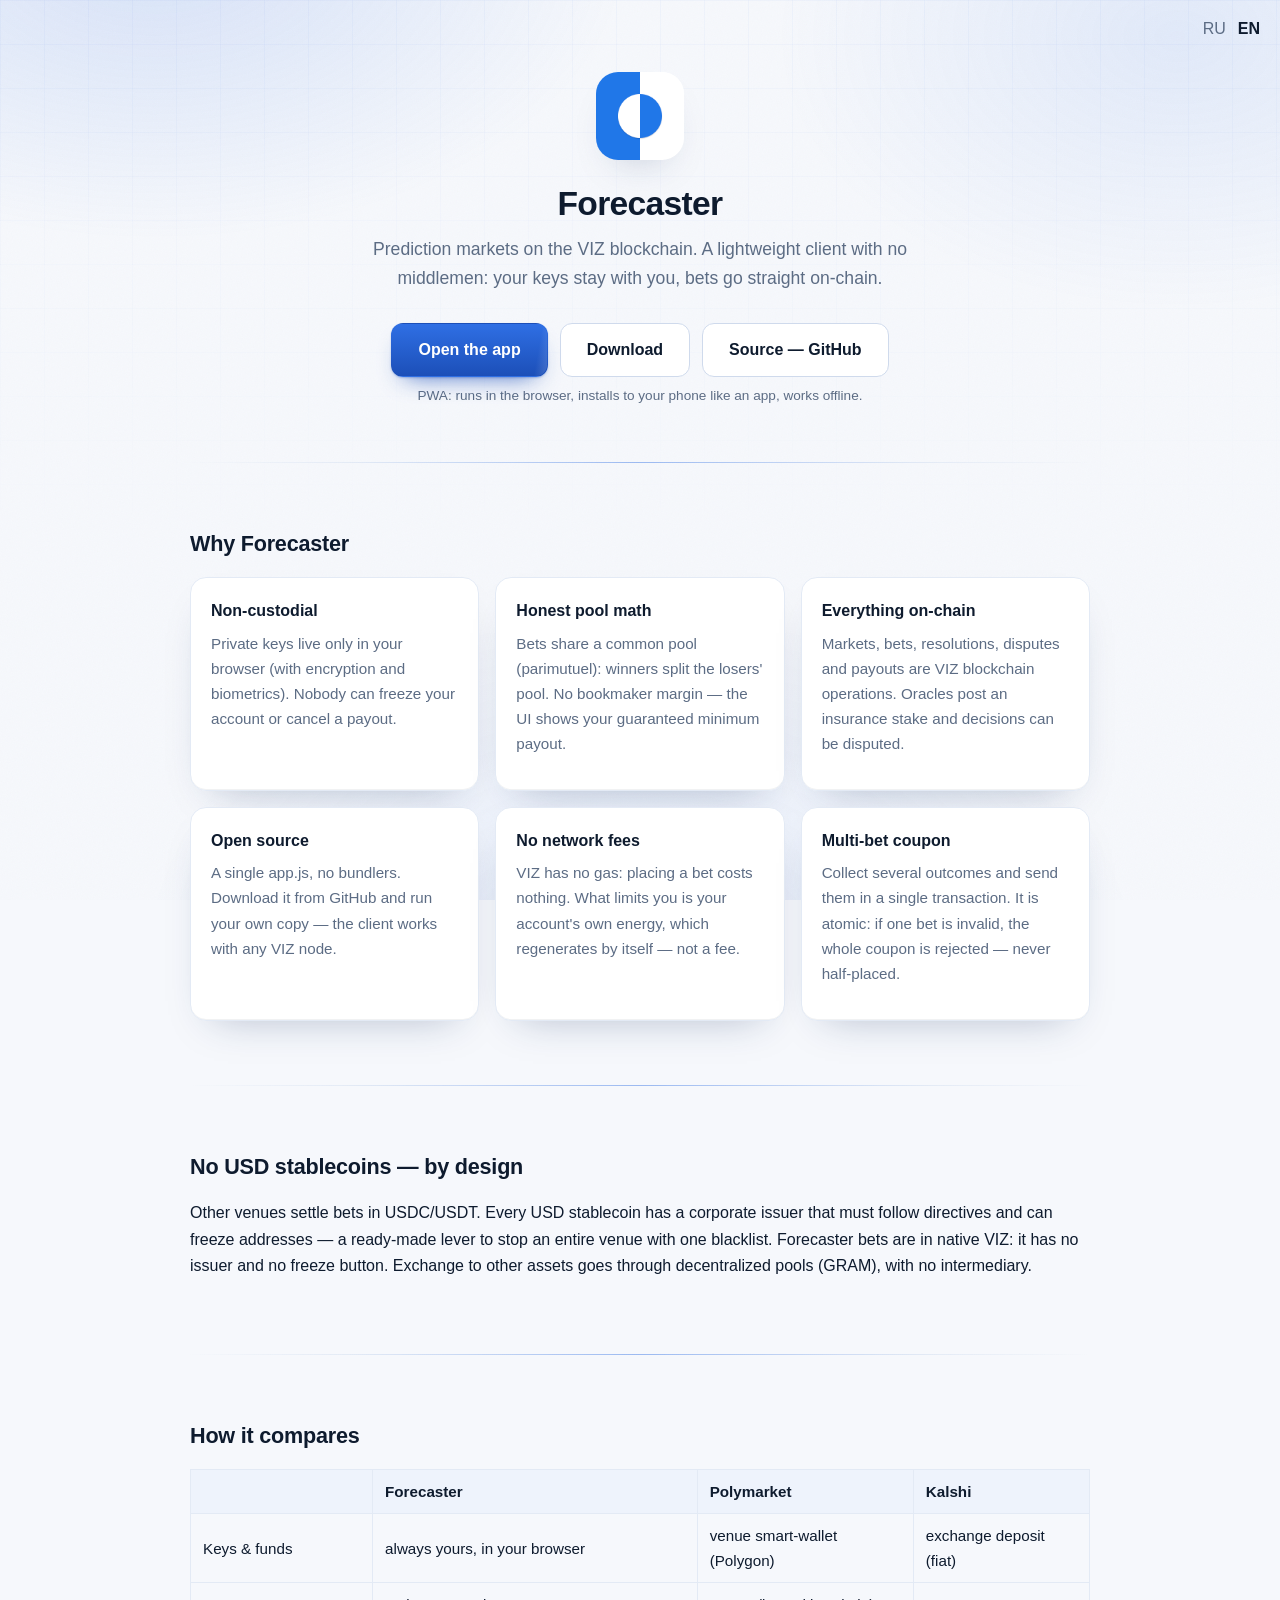
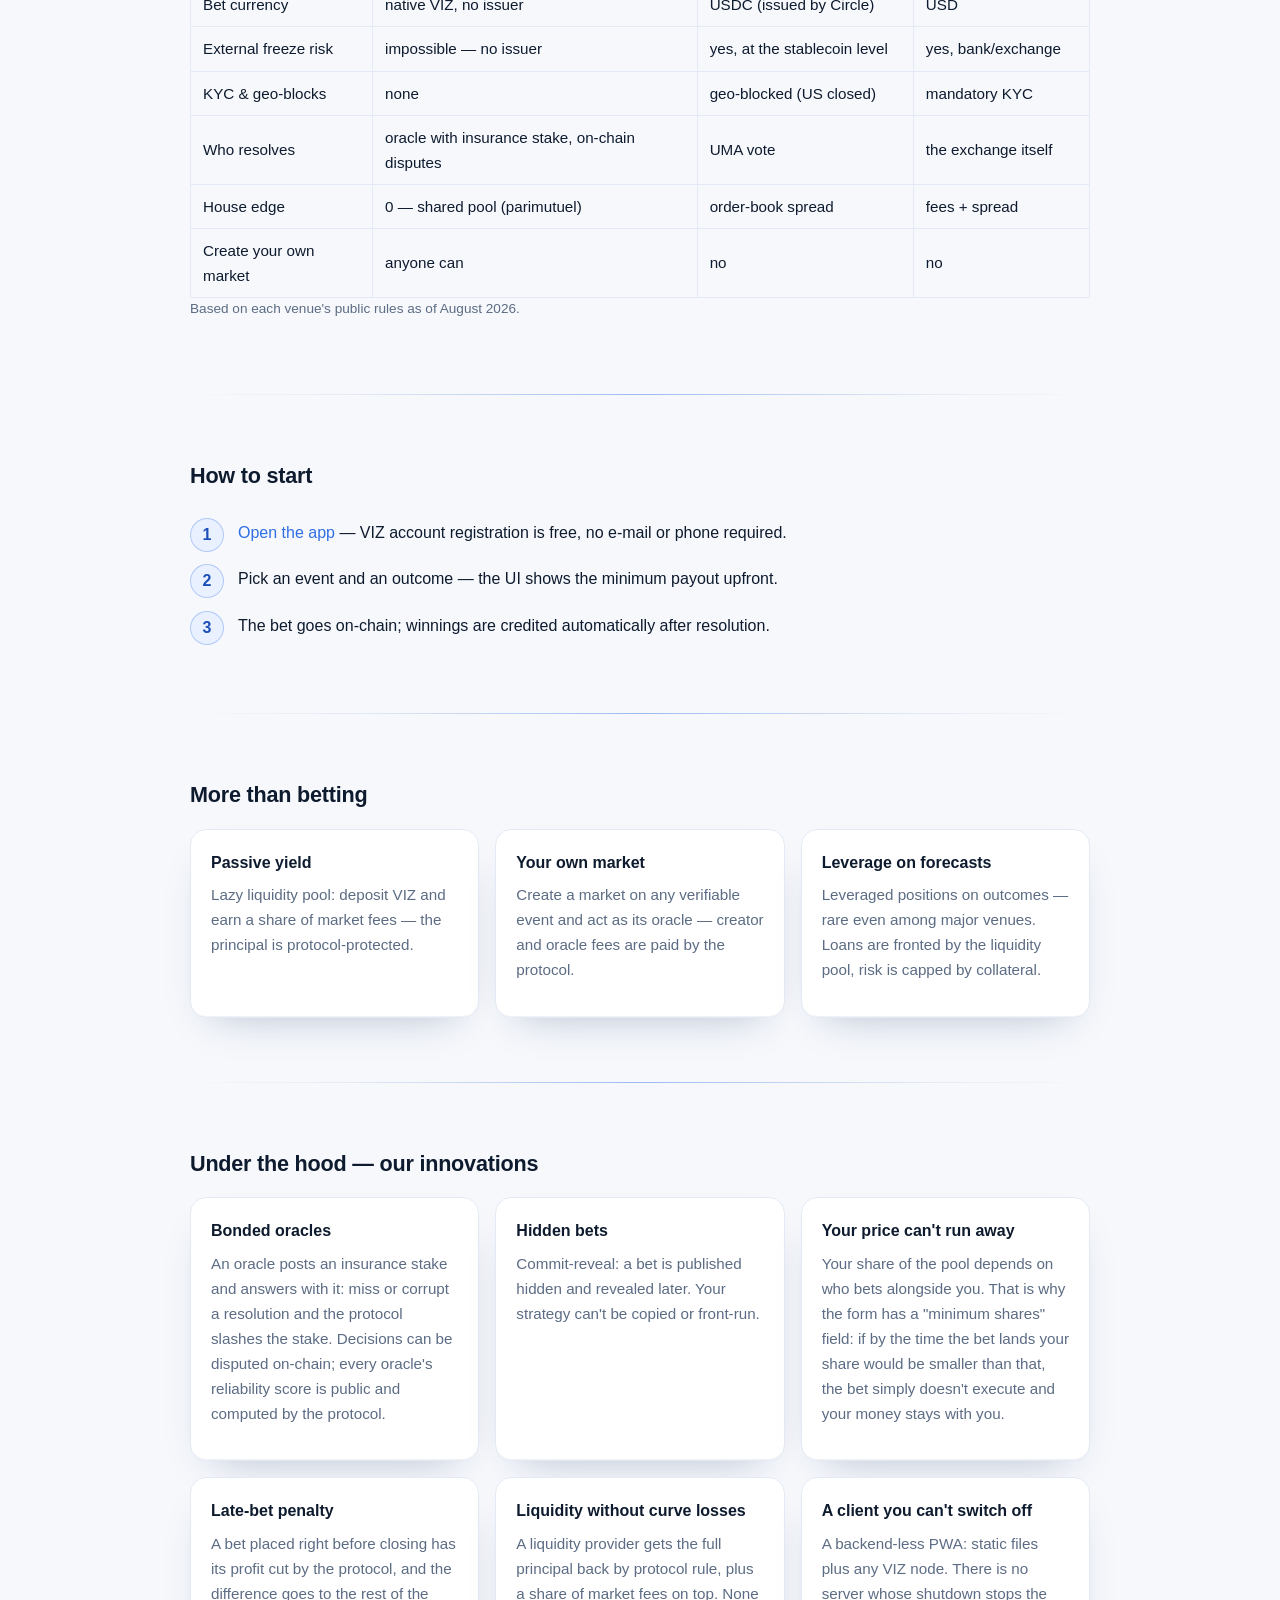
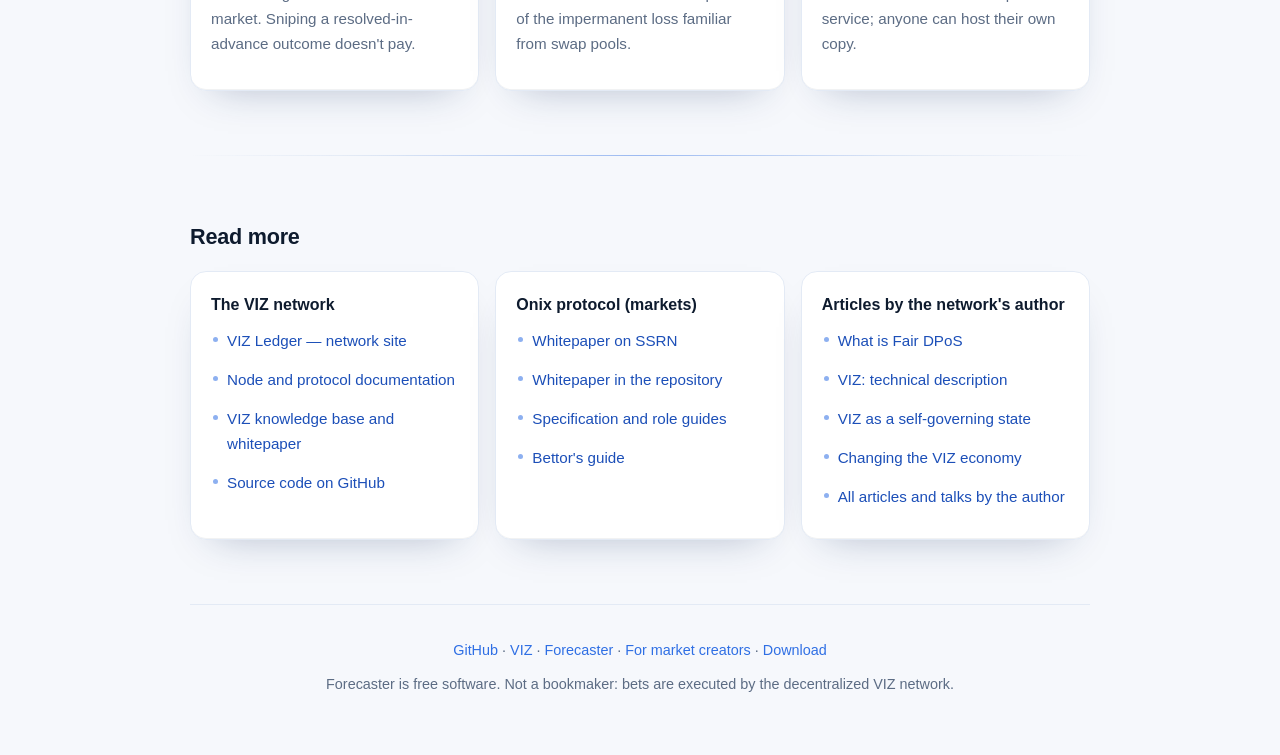
==== index.html @ 0eec48c0 "Landing: six-card grids, read-more links, honest slippage card, ext-only download buttons" ====
<!doctype html>
<html lang="ru" data-title-en="Forecaster — prediction markets on VIZ">
<head>
<meta charset="utf-8">
<meta name="viewport" content="width=device-width, initial-scale=1">
<title>Forecaster — рынки предсказаний на VIZ</title>
<meta name="description" content="Forecaster — лёгкий non-custodial клиент рынков предсказаний на блокчейне VIZ. Ключи только у вас. Открытый код.">
<link rel="icon" href="logo.png">
<link rel="stylesheet" href="app.css">
<script>try{var l=localStorage.getItem('fw_lang')||((navigator.language||'').slice(0,2)==='ru'?'ru':'en');if(l==='en')document.documentElement.className='en';}catch(e){}</script>
</head>
<body>
<div class="grain" aria-hidden="true"></div>
<div class="lang"><a id="l-ru" class="on">RU</a><a id="l-en">EN</a></div>
<div class="wrap">

<header class="center">
  <img src="logo.png" alt="Forecaster">
  <h1>Forecaster</h1>
  <p class="tag" data-ru>Рынки предсказаний на блокчейне VIZ. Лёгкий клиент без посредников:
    ключи — только у вас, ставки — прямо в цепь.</p>
  <p class="tag" data-en>Prediction markets on the VIZ blockchain. A lightweight client with no
    middlemen: your keys stay with you, bets go straight on-chain.</p>
  <div class="cta">
    <a class="btn main" href="https://viz-blockchain.github.io/Forecaster-client/"
       data-ru>Открыть приложение</a>
    <a class="btn main" href="https://viz-blockchain.github.io/Forecaster-client/"
       data-en>Open the app</a>
    <a class="btn ghost" href="download.html" data-ru>Скачать</a>
    <a class="btn ghost" href="download.html" data-en>Download</a>
    <a class="btn ghost" href="https://github.com/VIZ-Blockchain/Forecaster-client"
       data-ru>Код — GitHub</a>
    <a class="btn ghost" href="https://github.com/VIZ-Blockchain/Forecaster-client"
       data-en>Source — GitHub</a>
  </div>
  <p class="note" data-ru>PWA: открывается в браузере, ставится на телефон как приложение, работает офлайн.</p>
  <p class="note" data-en>PWA: runs in the browser, installs to your phone like an app, works offline.</p>
</header>

<section>
  <h2 data-ru>Почему Forecaster</h2>
  <h2 data-en>Why Forecaster</h2>
  <div class="grid">
    <div class="card">
      <b data-ru>Non-custodial</b><b data-en>Non-custodial</b>
      <p data-ru>Приватные ключи хранятся только в вашем браузере (с шифрованием и биометрией).
        Никто не может заморозить аккаунт или отменить выплату.</p>
      <p data-en>Private keys live only in your browser (with encryption and biometrics).
        Nobody can freeze your account or cancel a payout.</p>
    </div>
    <div class="card">
      <b data-ru>Честная математика пула</b><b data-en>Honest pool math</b>
      <p data-ru>Ставки собираются в общий пул (parimutuel): выигравшие делят пул проигравших.
        Нет маржи букмекера — интерфейс показывает гарантированный минимум выплаты.</p>
      <p data-en>Bets share a common pool (parimutuel): winners split the losers' pool.
        No bookmaker margin — the UI shows your guaranteed minimum payout.</p>
    </div>
    <div class="card">
      <b data-ru>Всё on-chain</b><b data-en>Everything on-chain</b>
      <p data-ru>Рынки, ставки, резолвы, споры и выплаты — операции блокчейна VIZ.
        Оракулы отвечают страховым депозитом, решения можно оспорить.</p>
      <p data-en>Markets, bets, resolutions, disputes and payouts are VIZ blockchain operations.
        Oracles post an insurance stake and decisions can be disputed.</p>
    </div>
    <div class="card">
      <b data-ru>Открытый код</b><b data-en>Open source</b>
      <p data-ru>Один app.js без сборщиков. Скачайте с GitHub и запустите свою копию —
        клиент работает с любой нодой VIZ.</p>
      <p data-en>A single app.js, no bundlers. Download it from GitHub and run your own copy —
        the client works with any VIZ node.</p>
    </div>
    <div class="card">
      <b data-ru>Ставки без комиссии сети</b><b data-en>No network fees</b>
      <p data-ru>В VIZ нет газа: за отправку ставки не списывают ни копейки. Ограничение —
        не деньги, а личная энергия аккаунта, которая восстанавливается сама.</p>
      <p data-en>VIZ has no gas: placing a bet costs nothing. What limits you is your account's
        own energy, which regenerates by itself — not a fee.</p>
    </div>
    <div class="card">
      <b data-ru>Купон из нескольких ставок</b><b data-en>Multi-bet coupon</b>
      <p data-ru>Соберите несколько исходов и отправьте их одной транзакцией. Она атомарна:
        если хоть одна ставка не проходит, не проходит весь купон — половины не бывает.</p>
      <p data-en>Collect several outcomes and send them in a single transaction. It is atomic:
        if one bet is invalid, the whole coupon is rejected — never half-placed.</p>
    </div>
  </div>
</section>

<section>
  <h2 data-ru>Без USD-стейблкоинов — осознанно</h2>
  <h2 data-en>No USD stablecoins — by design</h2>
  <p data-ru>На других площадках ставки идут в USDC/USDT. У любого USD-стейбла есть
    эмитент-компания: она обязана исполнять предписания и умеет замораживать адреса —
    это готовый рычаг, которым можно остановить целую площадку одним списком.
    В Forecaster ставки — в нативном VIZ: у него нет эмитента и нет кнопки заморозки.
    Обмен на другие активы — через децентрализованные пулы (GRAM), без посредников.</p>
  <p data-en>Other venues settle bets in USDC/USDT. Every USD stablecoin has a corporate
    issuer that must follow directives and can freeze addresses — a ready-made lever to
    stop an entire venue with one blacklist. Forecaster bets are in native VIZ: it has
    no issuer and no freeze button. Exchange to other assets goes through decentralized
    pools (GRAM), with no intermediary.</p>
</section>

<section>
  <h2 data-ru>Сравнение с другими площадками</h2>
  <h2 data-en>How it compares</h2>
  <div class="tbl"><table class="cmp">
    <tr><th></th><th>Forecaster</th><th>Polymarket</th><th>Kalshi</th></tr>
    <tr>
      <td data-ru>Ключи и средства</td><td data-en>Keys &amp; funds</td>
      <td class="y" data-ru>всегда у вас, в браузере</td><td class="y" data-en>always yours, in your browser</td>
      <td data-ru>смарт-кошелёк площадки (Polygon)</td><td data-en>venue smart-wallet (Polygon)</td>
      <td data-ru>депозит на бирже (фиат)</td><td data-en>exchange deposit (fiat)</td>
    </tr>
    <tr>
      <td data-ru>Валюта ставок</td><td data-en>Bet currency</td>
      <td class="y" data-ru>нативный VIZ, без эмитента</td><td class="y" data-en>native VIZ, no issuer</td>
      <td data-ru>USDC (эмитент — Circle)</td><td data-en>USDC (issued by Circle)</td>
      <td data-ru>USD</td><td data-en>USD</td>
    </tr>
    <tr>
      <td data-ru>Заморозка средств извне</td><td data-en>External freeze risk</td>
      <td class="y" data-ru>невозможна — эмитента нет</td><td class="y" data-en>impossible — no issuer</td>
      <td class="n" data-ru>да, на уровне стейбла</td><td class="n" data-en>yes, at the stablecoin level</td>
      <td class="n" data-ru>да, банк/биржа</td><td class="n" data-en>yes, bank/exchange</td>
    </tr>
    <tr>
      <td data-ru>KYC и гео-блоки</td><td data-en>KYC &amp; geo-blocks</td>
      <td class="y" data-ru>нет</td><td class="y" data-en>none</td>
      <td data-ru>гео-блоки (США закрыты)</td><td data-en>geo-blocked (US closed)</td>
      <td data-ru>обязательный KYC</td><td data-en>mandatory KYC</td>
    </tr>
    <tr>
      <td data-ru>Кто решает исход</td><td data-en>Who resolves</td>
      <td data-ru>оракул со страховым залогом, споры on-chain</td><td data-en>oracle with insurance stake, on-chain disputes</td>
      <td data-ru>голосование UMA</td><td data-en>UMA vote</td>
      <td data-ru>сама биржа</td><td data-en>the exchange itself</td>
    </tr>
    <tr>
      <td data-ru>Маржа площадки</td><td data-en>House edge</td>
      <td class="y" data-ru>0 — общий пул (parimutuel)</td><td class="y" data-en>0 — shared pool (parimutuel)</td>
      <td data-ru>спред книги заявок</td><td data-en>order-book spread</td>
      <td data-ru>комиссии + спред</td><td data-en>fees + spread</td>
    </tr>
    <tr>
      <td data-ru>Создать свой рынок</td><td data-en>Create your own market</td>
      <td class="y" data-ru>может любой</td><td class="y" data-en>anyone can</td>
      <td data-ru>нет</td><td data-en>no</td>
      <td data-ru>нет</td><td data-en>no</td>
    </tr>
  </table></div>
  <p class="note" data-ru>Сравнение по публичным правилам площадок на август 2026.</p>
  <p class="note" data-en>Based on each venue's public rules as of August 2026.</p>
</section>

<section>
  <h2 data-ru>Как начать</h2>
  <h2 data-en>How to start</h2>
  <ol class="steps">
    <li data-ru><a href="https://viz-blockchain.github.io/Forecaster-client/">Откройте приложение</a> —
      регистрация аккаунта VIZ бесплатна и не требует почты и телефона.</li>
    <li data-en><a href="https://viz-blockchain.github.io/Forecaster-client/">Open the app</a> —
      VIZ account registration is free, no e-mail or phone required.</li>
    <li data-ru>Выберите событие и исход — интерфейс сразу покажет минимальную выплату.</li>
    <li data-en>Pick an event and an outcome — the UI shows the minimum payout upfront.</li>
    <li data-ru>Ставка уходит в блокчейн; выигрыш начисляется автоматически после резолва.</li>
    <li data-en>The bet goes on-chain; winnings are credited automatically after resolution.</li>
  </ol>
</section>

<section>
  <h2 data-ru>Не только ставки</h2>
  <h2 data-en>More than betting</h2>
  <div class="grid">
    <div class="card">
      <b data-ru>Пассивный доход</b><b data-en>Passive yield</b>
      <p data-ru>Ленивый пул ликвидности: внесите VIZ и получайте долю комиссий рынков —
        принципал защищён протоколом.</p>
      <p data-en>Lazy liquidity pool: deposit VIZ and earn a share of market fees —
        the principal is protocol-protected.</p>
    </div>
    <div class="card">
      <b data-ru>Свой рынок</b><b data-en>Your own market</b>
      <p data-ru>Создайте рынок на любое проверяемое событие и станьте оракулом —
        комиссия создателя и оракула платится протоколом.</p>
      <p data-en>Create a market on any verifiable event and act as its oracle —
        creator and oracle fees are paid by the protocol.</p>
    </div>
    <div class="card">
      <b data-ru>Плечо на прогнозы</b><b data-en>Leverage on forecasts</b>
      <p data-ru>Кредитное плечо на исход — редкость даже среди крупных площадок.
        Заём фронтит пул ликвидности, риски ограничены залогом.</p>
      <p data-en>Leveraged positions on outcomes — rare even among major venues.
        Loans are fronted by the liquidity pool, risk is capped by collateral.</p>
    </div>
  </div>
</section>

<section>
  <h2 data-ru>Под капотом — наши ноу-хау</h2>
  <h2 data-en>Under the hood — our innovations</h2>
  <div class="grid">
    <div class="card">
      <b data-ru>Оракулы под залогом</b><b data-en>Bonded oracles</b>
      <p data-ru>Оракул вносит страховой депозит и отвечает им: пропустил или испортил
        резолв — протокол срезает залог. Решение можно оспорить on-chain, рейтинг
        надёжности каждого оракула публичен и считается протоколом.</p>
      <p data-en>An oracle posts an insurance stake and answers with it: miss or corrupt a
        resolution and the protocol slashes the stake. Decisions can be disputed on-chain;
        every oracle's reliability score is public and computed by the protocol.</p>
    </div>
    <div class="card">
      <b data-ru>Скрытые ставки</b><b data-en>Hidden bets</b>
      <p data-ru>Commit-reveal: ставка публикуется скрытой и раскрывается позже.
        Вашу стратегию не скопируют и не отфронтранят.</p>
      <p data-en>Commit-reveal: a bet is published hidden and revealed later.
        Your strategy can't be copied or front-run.</p>
    </div>
    <div class="card">
      <b data-ru>Цена не убежит</b><b data-en>Your price can't run away</b>
      <p data-ru>Ваша доля в пуле зависит от того, кто поставил рядом с вами. Поэтому в форме
        есть строка «минимум долей»: если к моменту записи в блок доля окажется меньше
        указанной, ставка просто не исполнится и деньги останутся у вас.</p>
      <p data-en>Your share of the pool depends on who bets alongside you. That is why the form
        has a "minimum shares" field: if by the time the bet lands your share would be smaller
        than that, the bet simply doesn't execute and your money stays with you.</p>
    </div>
    <div class="card">
      <b data-ru>Штраф за ставку в последний момент</b><b data-en>Late-bet penalty</b>
      <p data-ru>Ставку, сделанную у самого закрытия, протокол урезает в прибыли — и отдаёт
        разницу остальным участникам рынка. Успеть «на готовое» по чужой новости не выйдет.</p>
      <p data-en>A bet placed right before closing has its profit cut by the protocol, and the
        difference goes to the rest of the market. Sniping a resolved-in-advance outcome doesn't pay.</p>
    </div>
    <div class="card">
      <b data-ru>Ликвидность без потерь на курсе</b><b data-en>Liquidity without curve losses</b>
      <p data-ru>Поставщик ликвидности получает свой вклад назад по протоколу целиком, а сверху —
        долю комиссий рынка. Здесь нет непостоянных потерь, знакомых по обменным пулам.</p>
      <p data-en>A liquidity provider gets the full principal back by protocol rule, plus a share
        of market fees on top. None of the impermanent loss familiar from swap pools.</p>
    </div>
    <div class="card">
      <b data-ru>Клиент, который не выключить</b><b data-en>A client you can't switch off</b>
      <p data-ru>PWA без бэкенда: статические файлы + любой узел сети VIZ. Нет сервера,
        отключение которого останавливает сервис; свою копию может поднять каждый.</p>
      <p data-en>A backend-less PWA: static files plus any VIZ node. There is no server
        whose shutdown stops the service; anyone can host their own copy.</p>
    </div>
  </div>
</section>

<section>
  <h2 data-ru>Почитать</h2>
  <h2 data-en>Read more</h2>
  <div class="grid">
    <div class="card">
      <b data-ru>Сеть VIZ</b><b data-en>The VIZ network</b>
      <ul class="links" data-ru>
        <li><a href="https://viz.world/">VIZ Ledger — сайт сети</a></li>
        <li><a href="https://docs.viz.cx/ru/">Документация ноды и протокола</a></li>
        <li><a href="https://about.viz.world/">База знаний и whitepaper VIZ</a></li>
        <li><a href="https://github.com/VIZ-Blockchain">Исходный код на GitHub</a></li>
      </ul>
      <ul class="links" data-en>
        <li><a href="https://viz.world/">VIZ Ledger — network site</a></li>
        <li><a href="https://docs.viz.cx/">Node and protocol documentation</a></li>
        <li><a href="https://about.viz.world/">VIZ knowledge base and whitepaper</a></li>
        <li><a href="https://github.com/VIZ-Blockchain">Source code on GitHub</a></li>
      </ul>
    </div>
    <div class="card">
      <b data-ru>Протокол Onix (рынки)</b><b data-en>Onix protocol (markets)</b>
      <ul class="links" data-ru>
        <li><a href="https://ssrn.com/abstract=6978138">Whitepaper на SSRN</a></li>
        <li><a href="https://github.com/VIZ-Blockchain/viz-cpp-node/blob/pm/docs/prediction-markets/whitepaper.md">Whitepaper в репозитории</a></li>
        <li><a href="https://github.com/VIZ-Blockchain/viz-cpp-node/tree/pm/docs/prediction-markets">Спецификация и гайды по ролям</a></li>
        <li><a href="https://github.com/VIZ-Blockchain/viz-cpp-node/blob/pm/docs/prediction-markets/guides/bettor.md">Гайд для игрока</a></li>
      </ul>
      <ul class="links" data-en>
        <li><a href="https://ssrn.com/abstract=6978138">Whitepaper on SSRN</a></li>
        <li><a href="https://github.com/VIZ-Blockchain/viz-cpp-node/blob/pm/docs/prediction-markets/whitepaper.md">Whitepaper in the repository</a></li>
        <li><a href="https://github.com/VIZ-Blockchain/viz-cpp-node/tree/pm/docs/prediction-markets">Specification and role guides</a></li>
        <li><a href="https://github.com/VIZ-Blockchain/viz-cpp-node/blob/pm/docs/prediction-markets/guides/bettor.md">Bettor's guide</a></li>
      </ul>
    </div>
    <div class="card">
      <b data-ru>Статьи автора сети</b><b data-en>Articles by the network's author</b>
      <ul class="links" data-ru>
        <li><a href="https://control.viz.world/media/@on1x/fair-dpos/">Что такое Fair DPoS</a></li>
        <li><a href="https://control.viz.world/media/@on1x/viz-technical-documentation/">VIZ: техническое описание</a></li>
        <li><a href="https://control.viz.world/media/@on1x/ru-viz-as-digital-representative-self-governing-state/">VIZ как самоуправляемое государство</a></li>
        <li><a href="https://control.viz.world/media/@on1x/ru-viz-economy-change/">Изменение экономики VIZ</a></li>
        <li><a href="https://control.viz.world/media/@on1x/ru-decentralized-free-speech/">Децентрализация свободы слова</a></li>
      </ul>
      <ul class="links" data-en>
        <li><a href="https://control.viz.world/media/@on1x/en-fair-dpos/">What is Fair DPoS</a></li>
        <li><a href="https://control.viz.world/media/@on1x/en-viz-technical-description/">VIZ: technical description</a></li>
        <li><a href="https://control.viz.world/media/@on1x/en-viz-as-digital-representative-self-governing-state/">VIZ as a self-governing state</a></li>
        <li><a href="https://control.viz.world/media/@on1x/en-viz-economy-change/">Changing the VIZ economy</a></li>
        <li><a href="https://on1x.com/">All articles and talks by the author</a></li>
      </ul>
    </div>
  </div>
</section>

<footer>
  <p>
    <a href="https://github.com/VIZ-Blockchain/Forecaster-client">GitHub</a> ·
    <a href="https://viz.world">VIZ</a> ·
    <a href="https://viz-blockchain.github.io/Forecaster-client/">Forecaster</a> ·
    <a href="creators.html" data-ru>Создателям рынков</a><a href="creators.html" data-en>For market creators</a> ·
    <a href="download.html" data-ru>Скачать</a><a href="download.html" data-en>Download</a>
  </p>
  <p data-ru>Forecaster — свободный софт. Не является букмекером: ставки исполняет
    децентрализованная сеть VIZ.</p>
  <p data-en>Forecaster is free software. Not a bookmaker: bets are executed by the
    decentralized VIZ network.</p>
</footer>

</div>
<script src="app.js" defer></script>
</body>
</html>
---- app.css ----
/* Лендинг Forecaster — общий стиль трёх страниц.
   Светлая тема, единственный акцент — синий из логотипа. Никаких сборщиков и зависимостей:
   всё, что двигается, сделано на CSS-переменных и десятке строк JS в app.js. */

:root{
  --bg:#f6f8fc;
  --bg-soft:#eef3fc;
  --card:#fff;
  --line:#e3eaf5;
  --line-strong:#cfdaec;
  --txt:#0e1b2e;
  --mut:#5c6c84;
  --acc:#2f6fe4;
  --acc2:#1c4fb8;
  --acc-soft:#e9f0ff;
  --ok:#1e9e5a;
  /* Тени тонированы в синий, а не чёрные: на светлом фоне чёрная тень выглядит грязной.
     Большой отрицательный spread даёт «приподнятость», а не ореол вокруг блока. */
  --glass-hi:rgba(255,255,255,.9);
  --glass-lo:rgba(24,32,52,.06);
  --shadow:inset 0 1px 0 var(--glass-hi), inset 0 -1px 0 var(--glass-lo),
           0 18px 40px -24px rgba(22,50,94,.35);
  --shadow-lift:inset 0 1px 0 var(--glass-hi), inset 0 -1px 0 var(--glass-lo),
           0 30px 60px -28px rgba(22,50,94,.45);
  --radius:16px;
}

*{box-sizing:border-box;margin:0;padding:0}

body{
  background:var(--bg);
  color:var(--txt);
  font:16px/1.65 -apple-system,BlinkMacSystemFont,"Segoe UI",Roboto,sans-serif;
  -webkit-font-smoothing:antialiased;
  position:relative;
  overflow-x:hidden;
}

/* Мягкие световые пятна вместо плоской заливки. Фиксированы за контентом, кликов не ловят. */
body::before{
  content:"";position:fixed;inset:0;z-index:-2;pointer-events:none;
  background:
    radial-gradient(680px 420px at 12% -6%, rgba(47,111,228,.16), transparent 70%),
    radial-gradient(560px 380px at 92% 4%, rgba(47,111,228,.10), transparent 72%),
    radial-gradient(720px 520px at 50% 108%, rgba(47,111,228,.09), transparent 70%);
}
/* Тонкая сетка — только сверху, уходит в прозрачность, чтобы не рябило под текстом. */
body::after{
  content:"";position:fixed;inset:0;z-index:-1;pointer-events:none;opacity:.5;
  background-image:linear-gradient(rgba(47,111,228,.07) 1px, transparent 1px),
                   linear-gradient(90deg, rgba(47,111,228,.07) 1px, transparent 1px);
  background-size:44px 44px;
  -webkit-mask-image:linear-gradient(#000, transparent 62%);
          mask-image:linear-gradient(#000, transparent 62%);
}

/* Зерно: инлайновый SVG-шум, без единого запроса. На светлом фоне режим multiply,
   иначе шум просто не виден. stitchTiles убирает швы на стыках тайлов. */
body > .grain{position:fixed;inset:0;z-index:-1;pointer-events:none;
  opacity:.028;mix-blend-mode:multiply;
  background-image:url("data:image/svg+xml,%3Csvg xmlns='http://www.w3.org/2000/svg' width='180' height='180'%3E%3Cfilter id='n'%3E%3CfeTurbulence type='fractalNoise' baseFrequency='0.8' numOctaves='3' stitchTiles='stitch'/%3E%3C/filter%3E%3Crect width='100%25' height='100%25' filter='url(%23n)'/%3E%3C/svg%3E");
  background-size:180px 180px}

a{color:var(--acc);text-decoration:none}
a:hover{text-decoration:underline}

.wrap{max-width:940px;margin:0 auto;padding:0 20px}

header{padding:56px 0 34px}
header.center{text-align:center;padding:72px 0 44px}
header img{width:88px;height:88px;border-radius:22px;box-shadow:var(--shadow)}
h1{font-size:2.1em;line-height:1.2;margin:16px 0 10px;letter-spacing:-.02em}
h1.small{font-size:1.75em}
.tag{color:var(--mut);font-size:1.1em}
header.center .tag{max-width:580px;margin:0 auto}
.back{color:var(--mut);font-size:.9em}

/* Заголовок секции с маленькой синей «шапочкой» — ритм без лишних линий. */
section{padding:clamp(34px,5vw,64px) 0;position:relative;border-top:0}
section::before{content:"";position:absolute;left:0;right:0;top:0;height:1px;pointer-events:none;
  background:linear-gradient(90deg,transparent,var(--line) 18%,rgba(47,111,228,.45) 50%,
             var(--line) 82%,transparent)}
h2{font-size:1.35em;margin-bottom:16px;letter-spacing:-.01em}
.eyebrow{display:inline-block;font-size:.75em;font-weight:700;letter-spacing:.08em;
  text-transform:uppercase;color:var(--acc);background:var(--acc-soft);
  border-radius:999px;padding:4px 12px;margin-bottom:10px}

p{margin-bottom:10px}
p.mut,li span{color:var(--mut)}
.note{color:var(--mut);font-size:.85em}
ul{margin:0 0 10px 22px}
li{margin-bottom:6px}

.cta{margin:30px 0 8px;display:flex;gap:12px;justify-content:center;flex-wrap:wrap}
.btn{display:inline-block;padding:13px 26px;border-radius:12px;font-weight:600;
  border:1px solid var(--line-strong);background:var(--card);color:var(--txt);
  transition:transform .16s ease, box-shadow .16s ease, border-color .16s ease, background .16s ease}
.btn:hover{text-decoration:none;transform:translateY(-1px);box-shadow:var(--shadow)}
.btn:active{transform:translateY(0)}
.btn.main{background:linear-gradient(180deg, var(--acc), var(--acc2));color:#fff;border-color:transparent;
  box-shadow:0 1px 2px rgba(28,79,184,.3), 0 12px 24px -14px rgba(28,79,184,.9)}
.btn.main:hover{box-shadow:0 2px 6px rgba(28,79,184,.32), 0 18px 30px -16px rgba(28,79,184,.95)}
/* Блик пробегает по кнопке за треть цикла, остальное время — пауза: редкая искра,
   а не назойливое мелькание. */
.btn.main{position:relative;overflow:hidden;isolation:isolate}
.cta .btn.main::after{content:"";position:absolute;inset:0;pointer-events:none;
  background-repeat:no-repeat;background-size:250% 100%;
  background-image:linear-gradient(100deg,transparent 38%,rgba(255,255,255,.28) 44%,
    rgba(255,255,255,.75) 48.5%,rgba(255,255,255,.28) 53%,transparent 59%);
  animation:sheen 5.2s cubic-bezier(.4,0,.2,1) infinite}
@keyframes sheen{0%{background-position:180% 0}35%,100%{background-position:-60% 0}}
.btn.ghost{color:var(--txt)}
.btn.ghost:hover{border-color:var(--acc)}
.btn:focus-visible{outline:2px solid var(--acc);outline-offset:2px}

.grid{display:grid;grid-template-columns:repeat(auto-fit,minmax(240px,1fr));gap:16px}
.grid.dlgrid{grid-template-columns:repeat(auto-fit,minmax(186px,1fr))}

/* Карточка: подсветка идёт за курсором. Координаты кладёт app.js в --mx/--my,
   сама подсветка — отдельный слой, чтобы не перерисовывать фон карточки. */
.card{position:relative;background:var(--card);border:1px solid var(--line);
  border-radius:var(--radius);padding:20px;box-shadow:var(--shadow);
  display:flex;flex-direction:column;isolation:isolate;
  transition:transform .18s ease, box-shadow .18s ease, border-color .18s ease}
.card::before{
  content:"";position:absolute;inset:0;border-radius:inherit;z-index:-1;
  background:radial-gradient(240px circle at var(--mx,50%) var(--my,0%), rgba(47,111,228,.14), transparent 70%);
  opacity:0;transition:opacity .25s ease;pointer-events:none;
}
.card::after{content:"";position:absolute;left:14px;right:14px;top:0;height:1px;pointer-events:none;
  background:linear-gradient(90deg,transparent,rgba(47,111,228,.35),transparent);
  opacity:0;transition:opacity .25s ease}
.card:hover{transform:translateY(-2px);box-shadow:var(--shadow-lift);border-color:var(--line-strong)}
.card:hover::after{opacity:1}
.card:hover::before{opacity:1}
.card b{display:block;margin-bottom:6px}
.card p{color:var(--mut);font-size:.95em;margin-bottom:12px}
.card p:last-of-type{margin-bottom:14px}
.card>a.btn{margin-top:auto;text-align:center}
/* Списки ссылок в карточках раздела «Почитать»: маркер — тонкая точка акцентом, чтобы
   ряд ссылок читался как список, а не как сплошной текст. */
ul.links{list-style:none;margin:0;font-size:.95em}
ul.links li{position:relative;padding:4px 0 4px 16px}
ul.links li::before{content:"";position:absolute;left:2px;top:13px;width:5px;height:5px;
  border-radius:50%;background:var(--acc);opacity:.55}
ul.links a{color:var(--acc2)}

pre{background:#0f1b2e;color:#dce6f7;border:1px solid #1b2b45;border-radius:var(--radius);
  padding:16px 18px;overflow-x:auto;font-size:.85em;line-height:1.6;margin-bottom:14px}
code{background:var(--acc-soft);color:var(--acc2);border-radius:6px;padding:1px 6px;font-size:.9em}
pre code{background:none;color:inherit;padding:0}

ol.steps{list-style:none;counter-reset:s;margin:0}
ol.steps li{counter-increment:s;padding:10px 0 10px 48px;position:relative;margin:0}
ol.steps li::before{content:counter(s);position:absolute;left:0;top:8px;width:32px;height:32px;
  border-radius:50%;background:var(--acc-soft);border:1px solid rgba(47,111,228,.3);color:var(--acc2);
  display:flex;align-items:center;justify-content:center;font-weight:700}

.tbl{overflow-x:auto}
table{border-collapse:collapse;width:100%;font-size:.95em}
th,td{border:1px solid var(--line);padding:9px 12px;text-align:left}
th{background:var(--bg-soft);font-weight:600}

footer{padding:34px 0 48px;border-top:1px solid var(--line);color:var(--mut);
  font-size:.9em;text-align:center}

.lang{position:absolute;top:16px;right:20px;z-index:2}
.lang a{color:var(--mut);margin-left:12px;cursor:pointer}
.lang a.on{color:var(--txt);font-weight:600}

/* Ссылки на установщики: имя файла + размер, кнопки прижаты к низу карточки. */
.dl{margin-top:auto}
.dl a{display:block;margin-bottom:8px;padding-left:14px;padding-right:14px;
  text-align:center;overflow-wrap:anywhere}
.dl a:last-child{margin-bottom:0}
.dl .sz{color:var(--mut);font-weight:400;font-size:.85em}
.dl .btn.main .sz{color:rgba(255,255,255,.8)}

/* Появление секций при прокрутке. Без JS класс не навешивается — контент виден и так. */
.reveal{opacity:0;transform:translateY(22px);
  transition:opacity .6s cubic-bezier(.16,1,.3,1), transform .6s cubic-bezier(.16,1,.3,1);
  transition-delay:var(--d,0ms)}
.reveal.in{opacity:1;transform:none}
@media (prefers-reduced-motion:reduce){
  .reveal{opacity:1;transform:none;transition:none}
  .btn,.card{transition:none}
  .card::before,.card::after{display:none}
  .cta .btn.main::after{animation:none;opacity:0}
}

html:not(.en) [data-en]{display:none}
html.en [data-ru]{display:none}
html.en [data-en]{display:block}
html.en span[data-en],html.en a[data-en],html.en b[data-en],html.en code[data-en]{display:inline}
html.en a.btn[data-en]{display:inline-block}
html.en td[data-en],html.en th[data-en]{display:table-cell}
html.en li[data-en]{display:list-item}
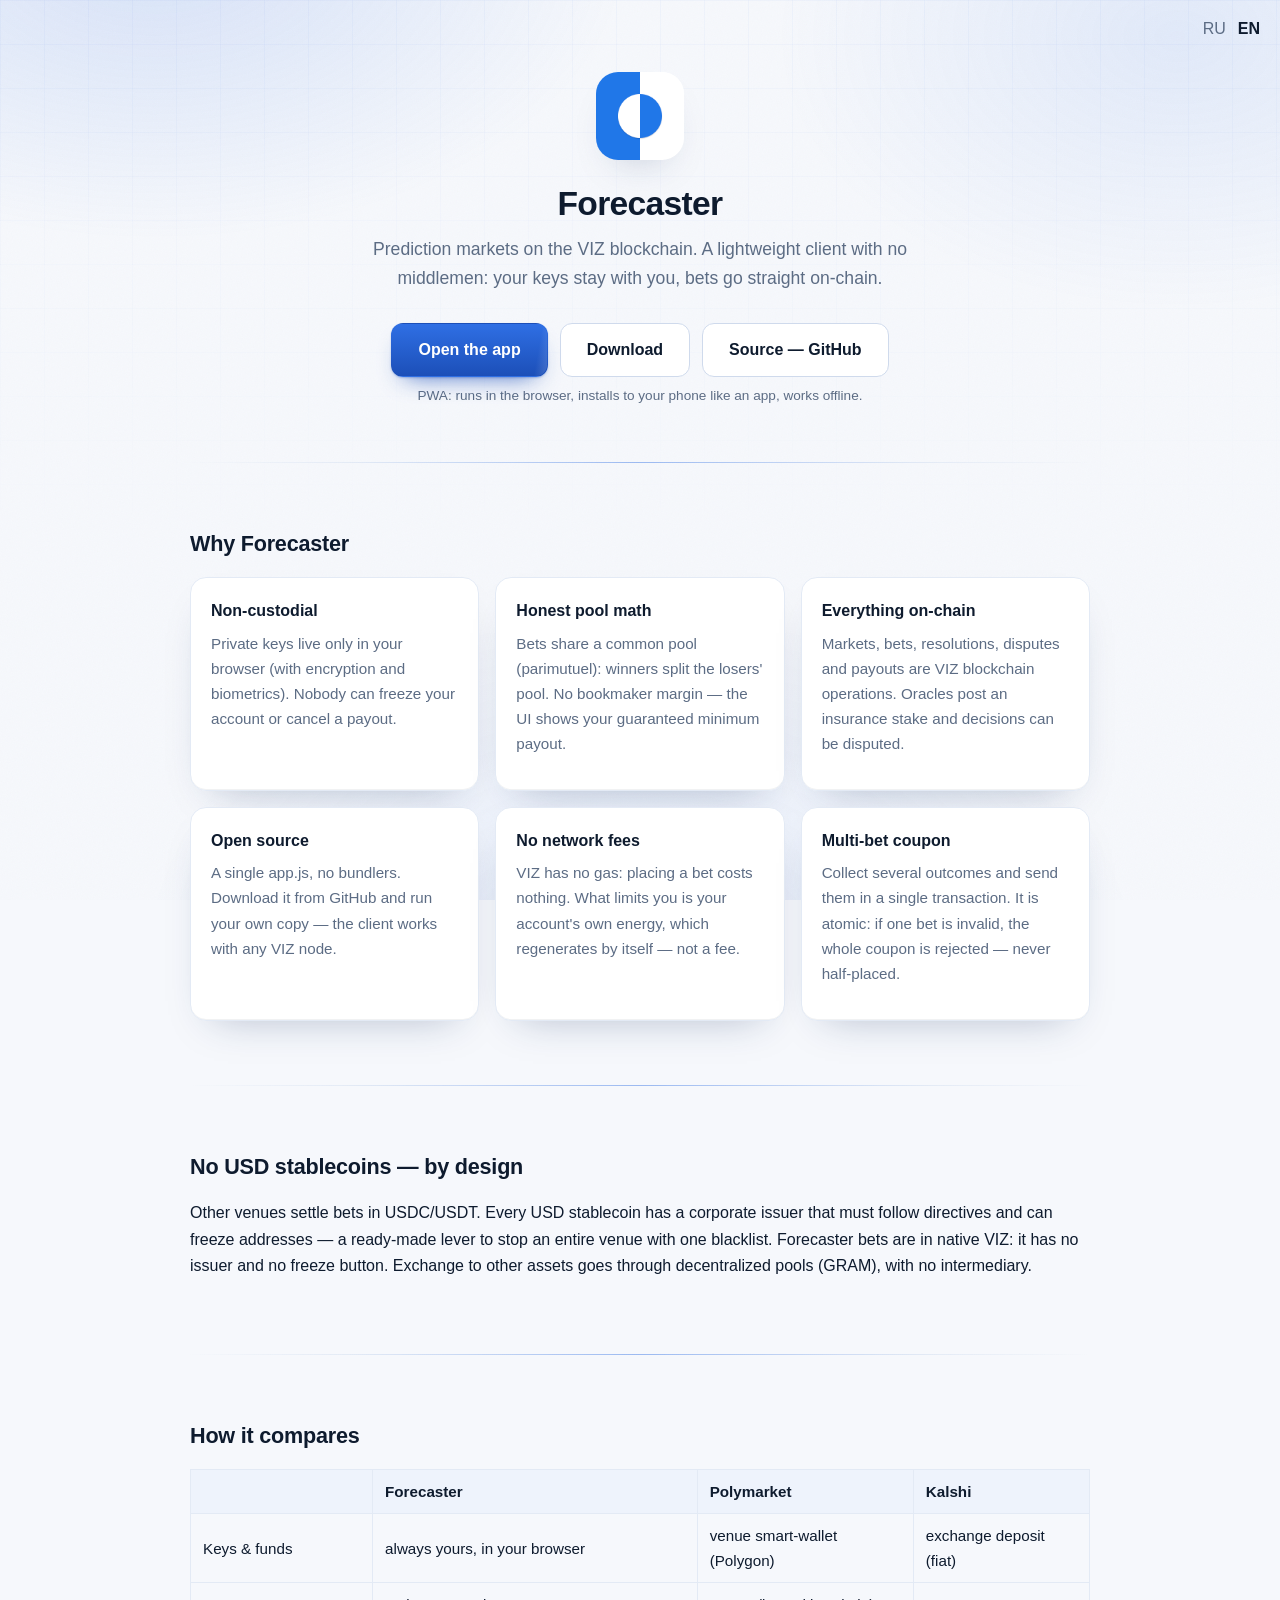
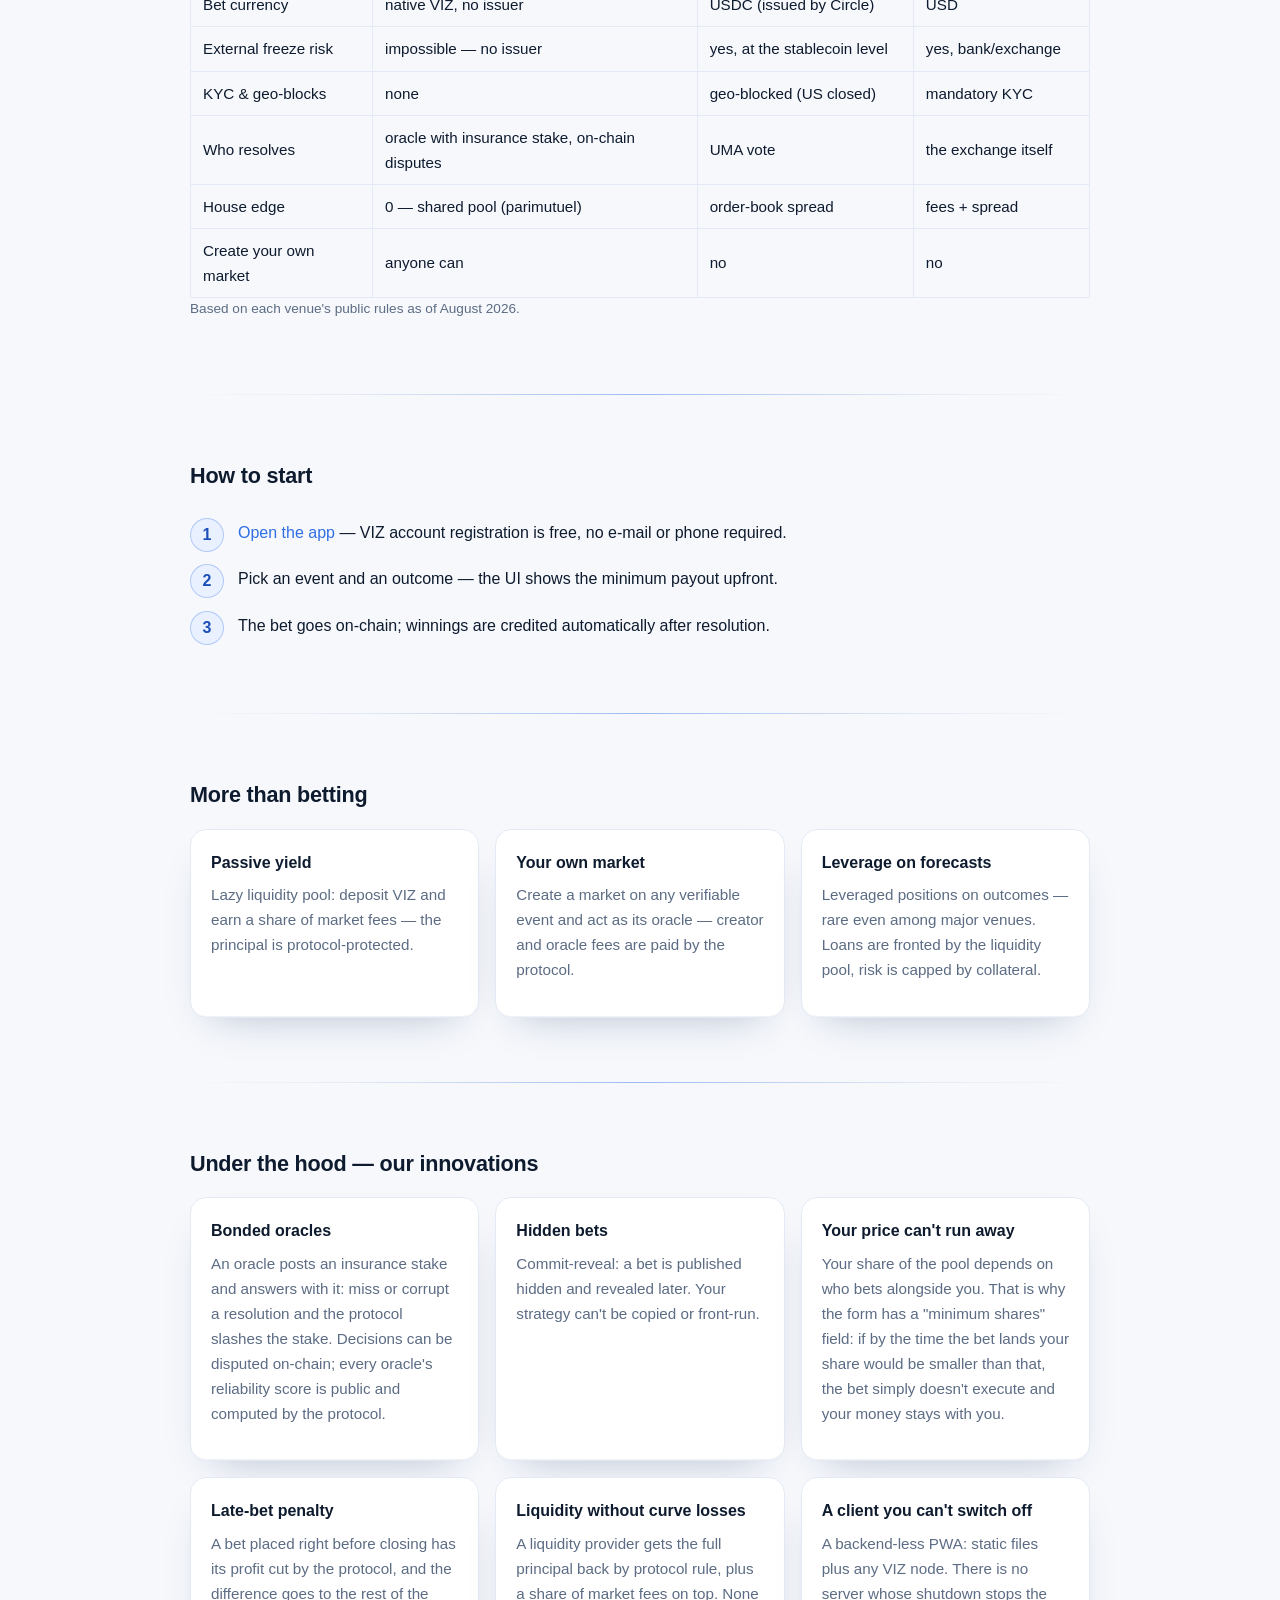
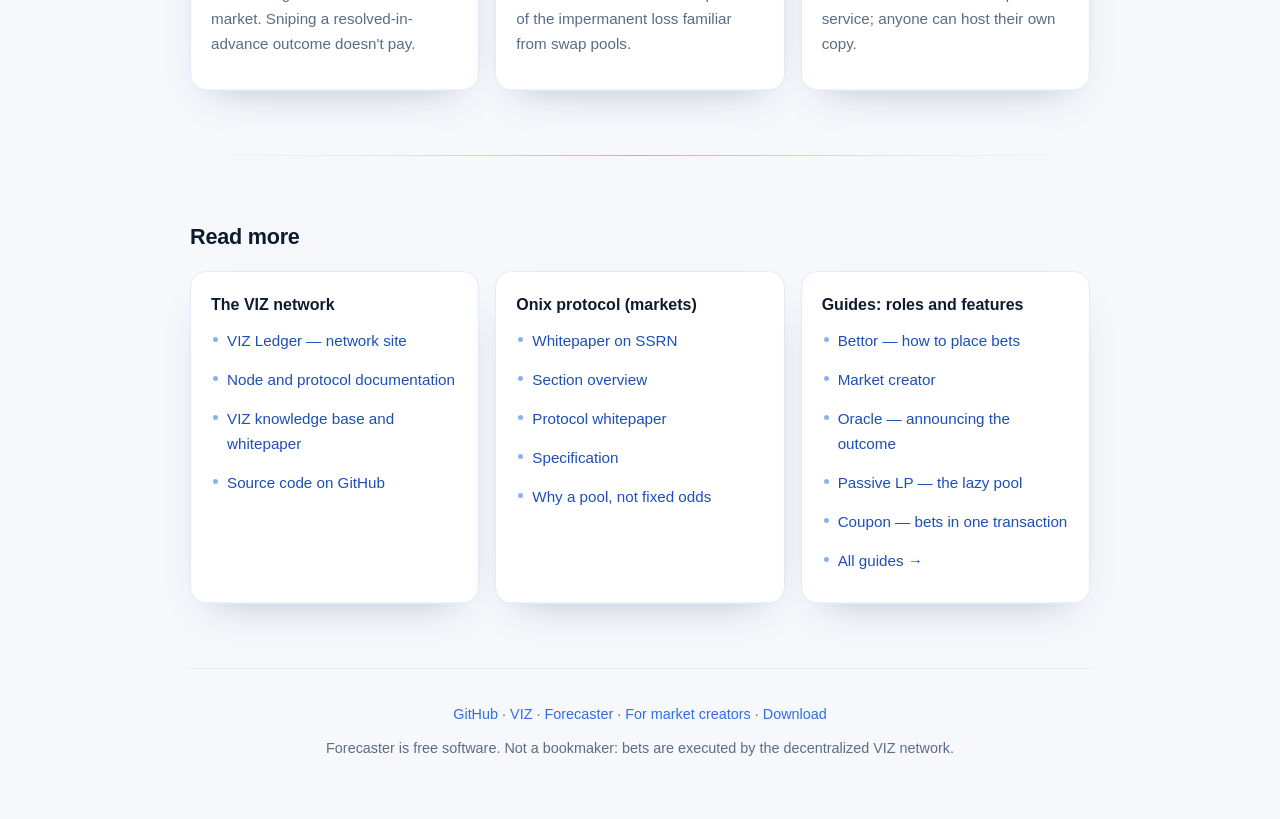
==== commit 1461a244: "Landing: point Onix links at docs.viz.cx, swap author articles for role and feature guides" ====
--- a/index.html
+++ b/index.html
@@ -272,32 +272,36 @@
       <b data-ru>Протокол Onix (рынки)</b><b data-en>Onix protocol (markets)</b>
       <ul class="links" data-ru>
         <li><a href="https://ssrn.com/abstract=6978138">Whitepaper на SSRN</a></li>
-        <li><a href="https://github.com/VIZ-Blockchain/viz-cpp-node/blob/pm/docs/prediction-markets/whitepaper.md">Whitepaper в репозитории</a></li>
-        <li><a href="https://github.com/VIZ-Blockchain/viz-cpp-node/tree/pm/docs/prediction-markets">Спецификация и гайды по ролям</a></li>
-        <li><a href="https://github.com/VIZ-Blockchain/viz-cpp-node/blob/pm/docs/prediction-markets/guides/bettor.md">Гайд для игрока</a></li>
+        <li><a href="https://docs.viz.cx/prediction-markets/">Обзор раздела</a></li>
+        <li><a href="https://docs.viz.cx/prediction-markets/whitepaper">Whitepaper протокола</a></li>
+        <li><a href="https://docs.viz.cx/prediction-markets/specification">Спецификация</a></li>
+        <li><a href="https://docs.viz.cx/prediction-markets/guides/why-pool-not-odds">Почему пул, а не коэффициенты</a></li>
       </ul>
       <ul class="links" data-en>
         <li><a href="https://ssrn.com/abstract=6978138">Whitepaper on SSRN</a></li>
-        <li><a href="https://github.com/VIZ-Blockchain/viz-cpp-node/blob/pm/docs/prediction-markets/whitepaper.md">Whitepaper in the repository</a></li>
-        <li><a href="https://github.com/VIZ-Blockchain/viz-cpp-node/tree/pm/docs/prediction-markets">Specification and role guides</a></li>
-        <li><a href="https://github.com/VIZ-Blockchain/viz-cpp-node/blob/pm/docs/prediction-markets/guides/bettor.md">Bettor's guide</a></li>
-      </ul>
-    </div>
-    <div class="card">
-      <b data-ru>Статьи автора сети</b><b data-en>Articles by the network's author</b>
+        <li><a href="https://docs.viz.cx/prediction-markets/">Section overview</a></li>
+        <li><a href="https://docs.viz.cx/prediction-markets/whitepaper">Protocol whitepaper</a></li>
+        <li><a href="https://docs.viz.cx/prediction-markets/specification">Specification</a></li>
+        <li><a href="https://docs.viz.cx/prediction-markets/guides/why-pool-not-odds">Why a pool, not fixed odds</a></li>
+      </ul>
+    </div>
+    <div class="card">
+      <b data-ru>Гайды: роли и возможности</b><b data-en>Guides: roles and features</b>
       <ul class="links" data-ru>
-        <li><a href="https://control.viz.world/media/@on1x/fair-dpos/">Что такое Fair DPoS</a></li>
-        <li><a href="https://control.viz.world/media/@on1x/viz-technical-documentation/">VIZ: техническое описание</a></li>
-        <li><a href="https://control.viz.world/media/@on1x/ru-viz-as-digital-representative-self-governing-state/">VIZ как самоуправляемое государство</a></li>
-        <li><a href="https://control.viz.world/media/@on1x/ru-viz-economy-change/">Изменение экономики VIZ</a></li>
-        <li><a href="https://control.viz.world/media/@on1x/ru-decentralized-free-speech/">Децентрализация свободы слова</a></li>
+        <li><a href="https://docs.viz.cx/prediction-markets/guides/bettor">Беттер — как делать ставки</a></li>
+        <li><a href="https://docs.viz.cx/prediction-markets/guides/market-creator">Создатель рынка</a></li>
+        <li><a href="https://docs.viz.cx/prediction-markets/guides/oracle">Оракул — объявить исход</a></li>
+        <li><a href="https://docs.viz.cx/prediction-markets/guides/passive-lp">Пассивный LP — ленивый пул</a></li>
+        <li><a href="https://docs.viz.cx/prediction-markets/guides/coupon">Купон — ставки одной транзакцией</a></li>
+        <li><a href="https://docs.viz.cx/prediction-markets/guides/">Все гайды →</a></li>
       </ul>
       <ul class="links" data-en>
-        <li><a href="https://control.viz.world/media/@on1x/en-fair-dpos/">What is Fair DPoS</a></li>
-        <li><a href="https://control.viz.world/media/@on1x/en-viz-technical-description/">VIZ: technical description</a></li>
-        <li><a href="https://control.viz.world/media/@on1x/en-viz-as-digital-representative-self-governing-state/">VIZ as a self-governing state</a></li>
-        <li><a href="https://control.viz.world/media/@on1x/en-viz-economy-change/">Changing the VIZ economy</a></li>
-        <li><a href="https://on1x.com/">All articles and talks by the author</a></li>
+        <li><a href="https://docs.viz.cx/prediction-markets/guides/bettor">Bettor — how to place bets</a></li>
+        <li><a href="https://docs.viz.cx/prediction-markets/guides/market-creator">Market creator</a></li>
+        <li><a href="https://docs.viz.cx/prediction-markets/guides/oracle">Oracle — announcing the outcome</a></li>
+        <li><a href="https://docs.viz.cx/prediction-markets/guides/passive-lp">Passive LP — the lazy pool</a></li>
+        <li><a href="https://docs.viz.cx/prediction-markets/guides/coupon">Coupon — bets in one transaction</a></li>
+        <li><a href="https://docs.viz.cx/prediction-markets/guides/">All guides →</a></li>
       </ul>
     </div>
   </div>
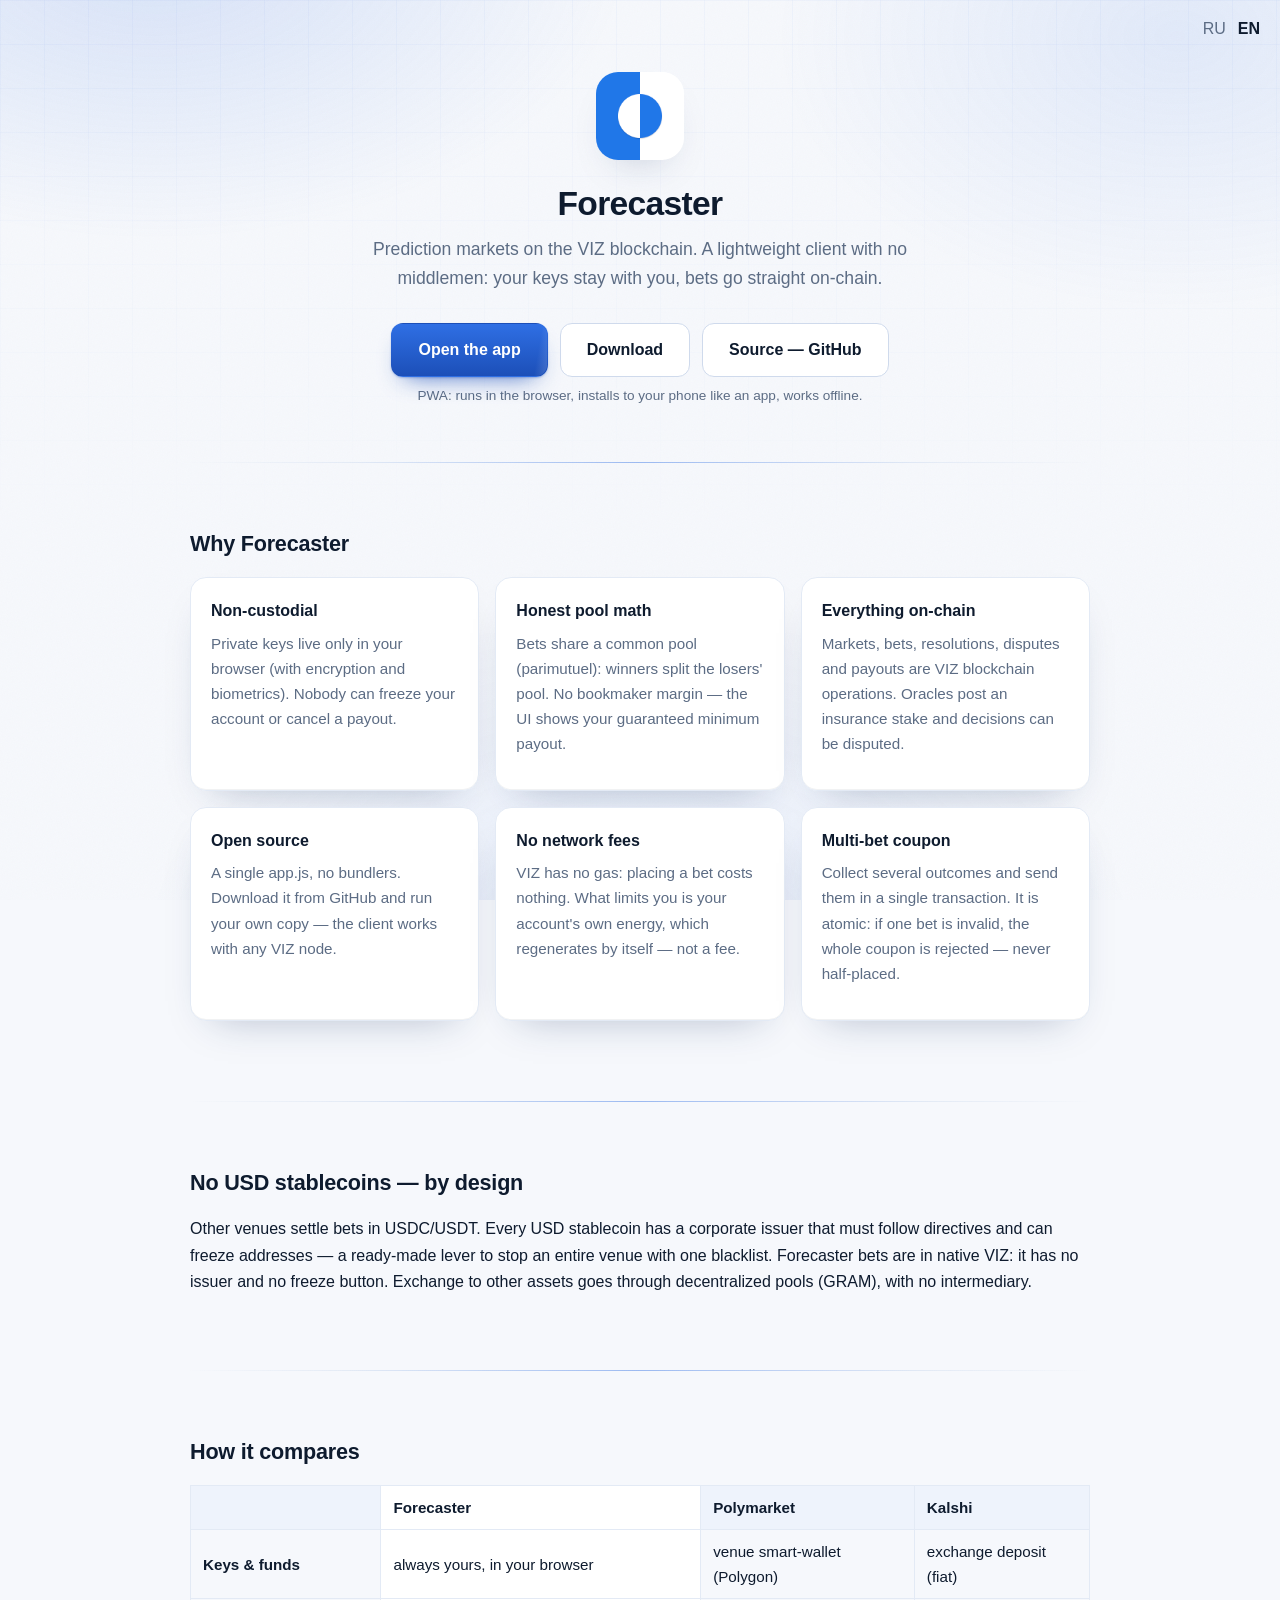
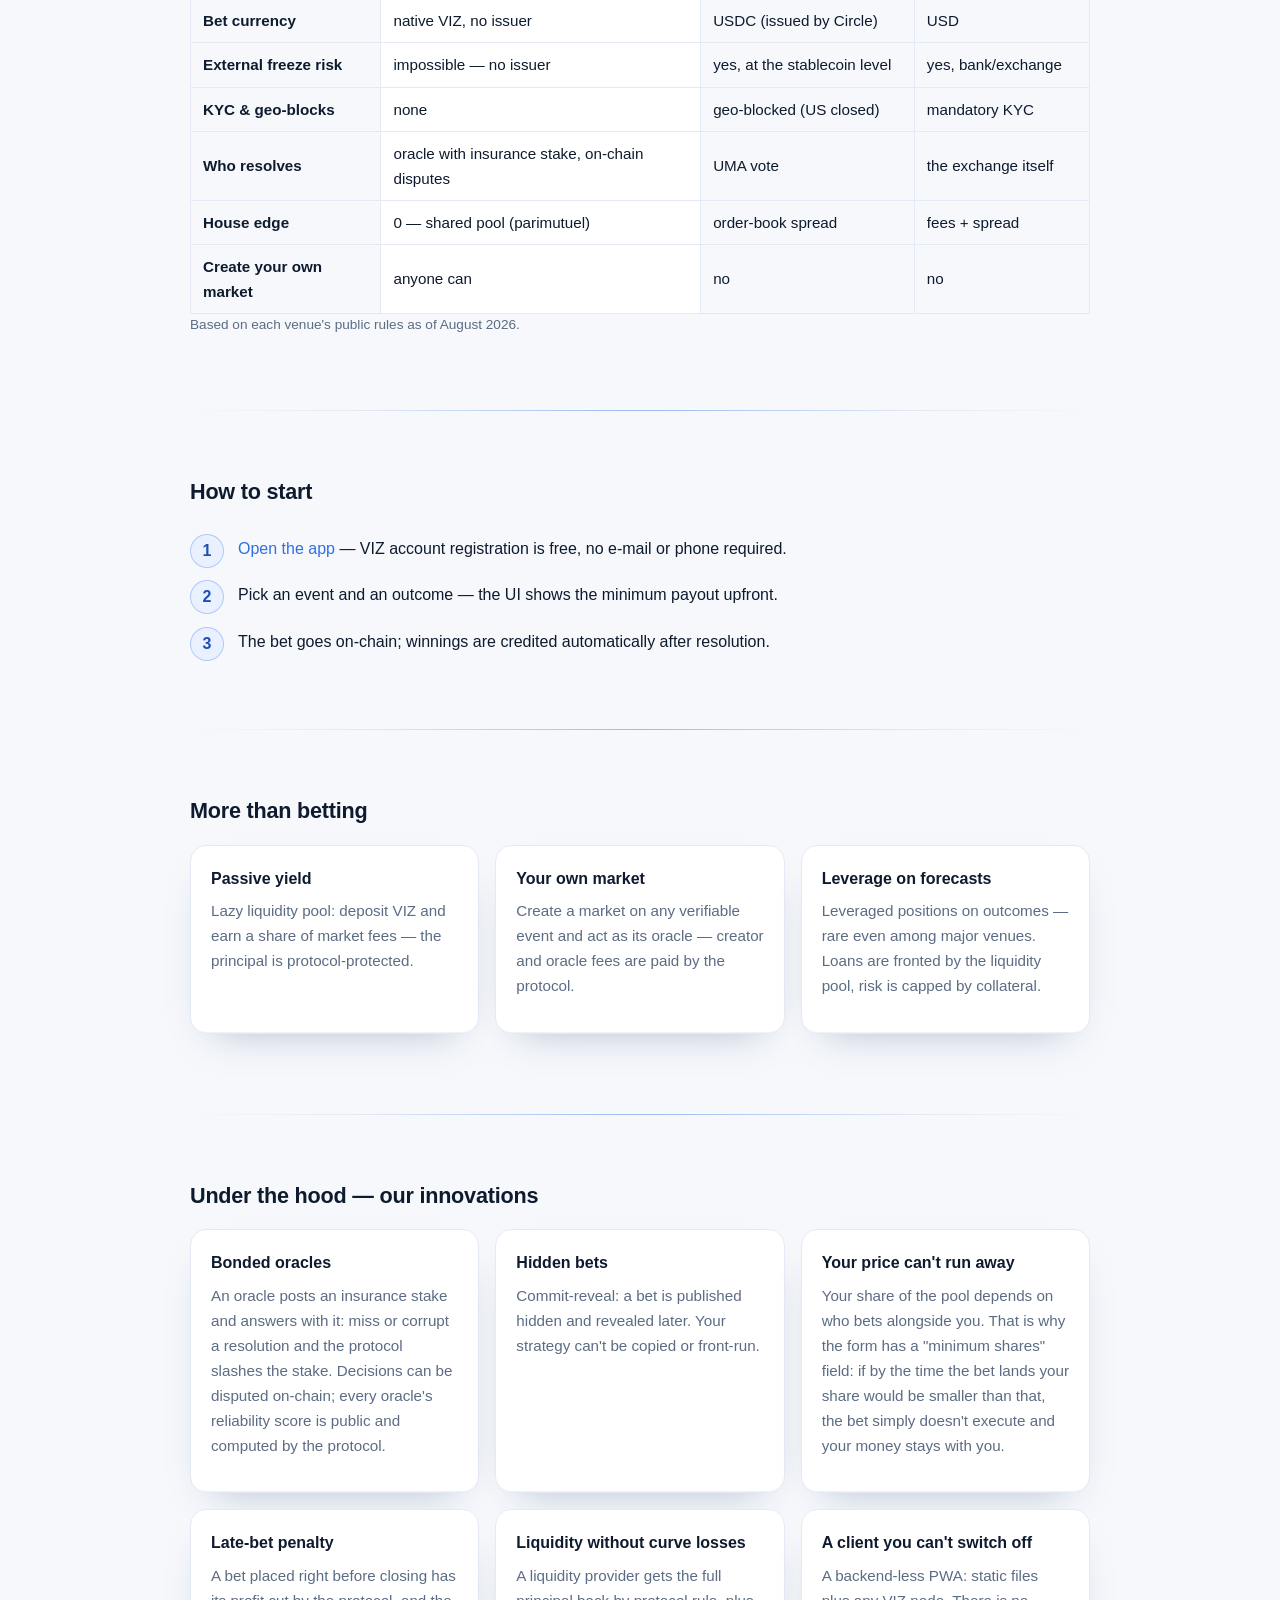
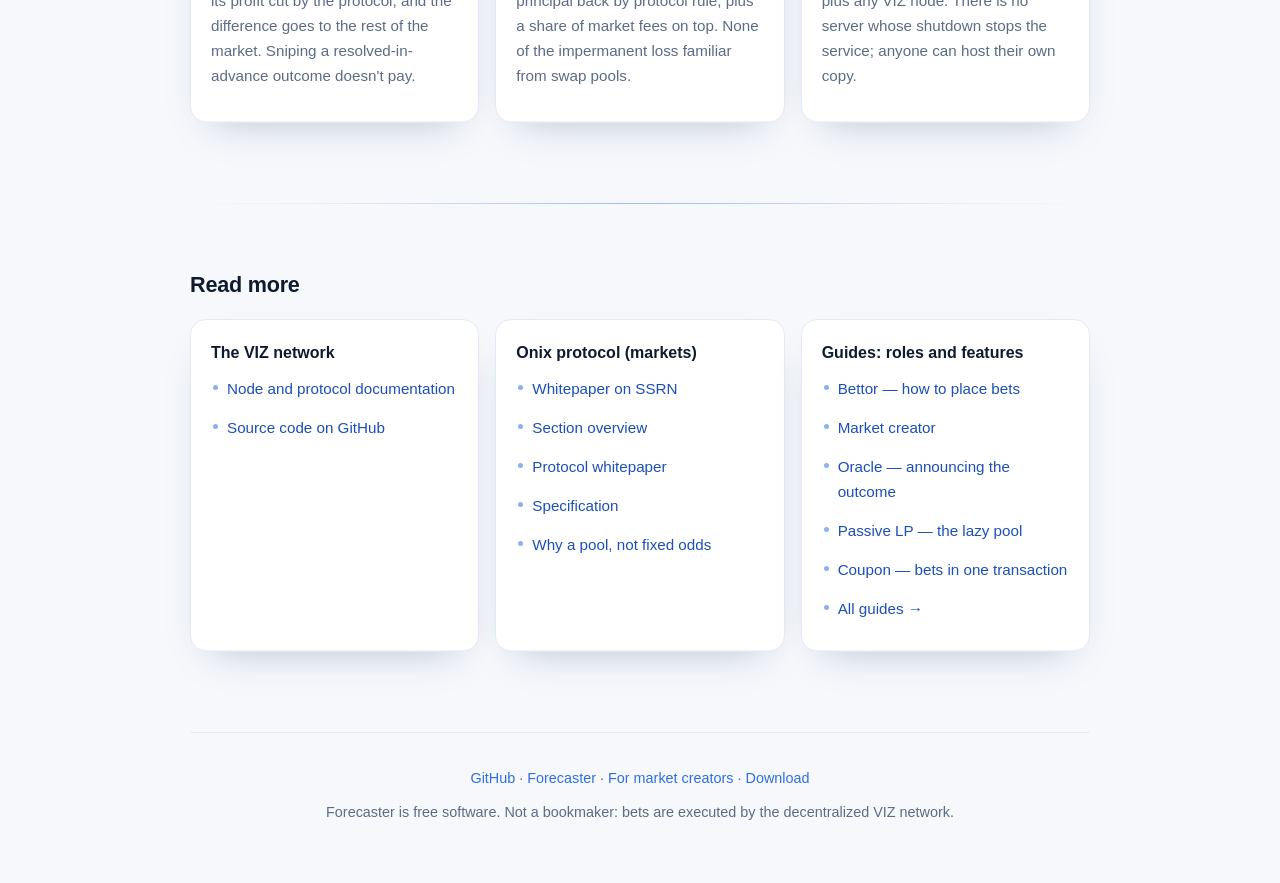
==== commit 02594049: "Landing: docs links to GitHub only, bold compare column, white Forecaster column, 0.3s card hover" ====
--- a/index.html
+++ b/index.html
@@ -256,15 +256,11 @@
     <div class="card">
       <b data-ru>Сеть VIZ</b><b data-en>The VIZ network</b>
       <ul class="links" data-ru>
-        <li><a href="https://viz.world/">VIZ Ledger — сайт сети</a></li>
-        <li><a href="https://docs.viz.cx/ru/">Документация ноды и протокола</a></li>
-        <li><a href="https://about.viz.world/">База знаний и whitepaper VIZ</a></li>
+        <li><a href="https://viz-blockchain.github.io/viz-cpp-node/ru/">Документация ноды и протокола</a></li>
         <li><a href="https://github.com/VIZ-Blockchain">Исходный код на GitHub</a></li>
       </ul>
       <ul class="links" data-en>
-        <li><a href="https://viz.world/">VIZ Ledger — network site</a></li>
-        <li><a href="https://docs.viz.cx/">Node and protocol documentation</a></li>
-        <li><a href="https://about.viz.world/">VIZ knowledge base and whitepaper</a></li>
+        <li><a href="https://viz-blockchain.github.io/viz-cpp-node/">Node and protocol documentation</a></li>
         <li><a href="https://github.com/VIZ-Blockchain">Source code on GitHub</a></li>
       </ul>
     </div>
@@ -272,36 +268,36 @@
       <b data-ru>Протокол Onix (рынки)</b><b data-en>Onix protocol (markets)</b>
       <ul class="links" data-ru>
         <li><a href="https://ssrn.com/abstract=6978138">Whitepaper на SSRN</a></li>
-        <li><a href="https://docs.viz.cx/prediction-markets/">Обзор раздела</a></li>
-        <li><a href="https://docs.viz.cx/prediction-markets/whitepaper">Whitepaper протокола</a></li>
-        <li><a href="https://docs.viz.cx/prediction-markets/specification">Спецификация</a></li>
-        <li><a href="https://docs.viz.cx/prediction-markets/guides/why-pool-not-odds">Почему пул, а не коэффициенты</a></li>
+        <li><a href="https://viz-blockchain.github.io/viz-cpp-node/ru/prediction-markets/">Обзор раздела</a></li>
+        <li><a href="https://viz-blockchain.github.io/viz-cpp-node/ru/prediction-markets/whitepaper">Whitepaper протокола</a></li>
+        <li><a href="https://viz-blockchain.github.io/viz-cpp-node/ru/prediction-markets/specification">Спецификация</a></li>
+        <li><a href="https://viz-blockchain.github.io/viz-cpp-node/ru/prediction-markets/guides/why-pool-not-odds">Почему пул, а не коэффициенты</a></li>
       </ul>
       <ul class="links" data-en>
         <li><a href="https://ssrn.com/abstract=6978138">Whitepaper on SSRN</a></li>
-        <li><a href="https://docs.viz.cx/prediction-markets/">Section overview</a></li>
-        <li><a href="https://docs.viz.cx/prediction-markets/whitepaper">Protocol whitepaper</a></li>
-        <li><a href="https://docs.viz.cx/prediction-markets/specification">Specification</a></li>
-        <li><a href="https://docs.viz.cx/prediction-markets/guides/why-pool-not-odds">Why a pool, not fixed odds</a></li>
+        <li><a href="https://viz-blockchain.github.io/viz-cpp-node/prediction-markets/">Section overview</a></li>
+        <li><a href="https://viz-blockchain.github.io/viz-cpp-node/prediction-markets/whitepaper">Protocol whitepaper</a></li>
+        <li><a href="https://viz-blockchain.github.io/viz-cpp-node/prediction-markets/specification">Specification</a></li>
+        <li><a href="https://viz-blockchain.github.io/viz-cpp-node/prediction-markets/guides/why-pool-not-odds">Why a pool, not fixed odds</a></li>
       </ul>
     </div>
     <div class="card">
       <b data-ru>Гайды: роли и возможности</b><b data-en>Guides: roles and features</b>
       <ul class="links" data-ru>
-        <li><a href="https://docs.viz.cx/prediction-markets/guides/bettor">Беттер — как делать ставки</a></li>
-        <li><a href="https://docs.viz.cx/prediction-markets/guides/market-creator">Создатель рынка</a></li>
-        <li><a href="https://docs.viz.cx/prediction-markets/guides/oracle">Оракул — объявить исход</a></li>
-        <li><a href="https://docs.viz.cx/prediction-markets/guides/passive-lp">Пассивный LP — ленивый пул</a></li>
-        <li><a href="https://docs.viz.cx/prediction-markets/guides/coupon">Купон — ставки одной транзакцией</a></li>
-        <li><a href="https://docs.viz.cx/prediction-markets/guides/">Все гайды →</a></li>
+        <li><a href="https://viz-blockchain.github.io/viz-cpp-node/ru/prediction-markets/guides/bettor">Беттер — как делать ставки</a></li>
+        <li><a href="https://viz-blockchain.github.io/viz-cpp-node/ru/prediction-markets/guides/market-creator">Создатель рынка</a></li>
+        <li><a href="https://viz-blockchain.github.io/viz-cpp-node/ru/prediction-markets/guides/oracle">Оракул — объявить исход</a></li>
+        <li><a href="https://viz-blockchain.github.io/viz-cpp-node/ru/prediction-markets/guides/passive-lp">Пассивный LP — ленивый пул</a></li>
+        <li><a href="https://viz-blockchain.github.io/viz-cpp-node/ru/prediction-markets/guides/coupon">Купон — ставки одной транзакцией</a></li>
+        <li><a href="https://viz-blockchain.github.io/viz-cpp-node/ru/prediction-markets/guides/">Все гайды →</a></li>
       </ul>
       <ul class="links" data-en>
-        <li><a href="https://docs.viz.cx/prediction-markets/guides/bettor">Bettor — how to place bets</a></li>
-        <li><a href="https://docs.viz.cx/prediction-markets/guides/market-creator">Market creator</a></li>
-        <li><a href="https://docs.viz.cx/prediction-markets/guides/oracle">Oracle — announcing the outcome</a></li>
-        <li><a href="https://docs.viz.cx/prediction-markets/guides/passive-lp">Passive LP — the lazy pool</a></li>
-        <li><a href="https://docs.viz.cx/prediction-markets/guides/coupon">Coupon — bets in one transaction</a></li>
-        <li><a href="https://docs.viz.cx/prediction-markets/guides/">All guides →</a></li>
+        <li><a href="https://viz-blockchain.github.io/viz-cpp-node/prediction-markets/guides/bettor">Bettor — how to place bets</a></li>
+        <li><a href="https://viz-blockchain.github.io/viz-cpp-node/prediction-markets/guides/market-creator">Market creator</a></li>
+        <li><a href="https://viz-blockchain.github.io/viz-cpp-node/prediction-markets/guides/oracle">Oracle — announcing the outcome</a></li>
+        <li><a href="https://viz-blockchain.github.io/viz-cpp-node/prediction-markets/guides/passive-lp">Passive LP — the lazy pool</a></li>
+        <li><a href="https://viz-blockchain.github.io/viz-cpp-node/prediction-markets/guides/coupon">Coupon — bets in one transaction</a></li>
+        <li><a href="https://viz-blockchain.github.io/viz-cpp-node/prediction-markets/guides/">All guides →</a></li>
       </ul>
     </div>
   </div>
@@ -310,7 +306,6 @@
 <footer>
   <p>
     <a href="https://github.com/VIZ-Blockchain/Forecaster-client">GitHub</a> ·
-    <a href="https://viz.world">VIZ</a> ·
     <a href="https://viz-blockchain.github.io/Forecaster-client/">Forecaster</a> ·
     <a href="creators.html" data-ru>Создателям рынков</a><a href="creators.html" data-en>For market creators</a> ·
     <a href="download.html" data-ru>Скачать</a><a href="download.html" data-en>Download</a>
--- a/app.css
+++ b/app.css
@@ -113,23 +113,27 @@
 .btn.ghost:hover{border-color:var(--acc)}
 .btn:focus-visible{outline:2px solid var(--acc);outline-offset:2px}
 
-.grid{display:grid;grid-template-columns:repeat(auto-fit,minmax(240px,1fr));gap:16px}
+.grid{display:grid;grid-template-columns:repeat(auto-fit,minmax(240px,1fr));gap:16px;
+  margin-bottom:1em}
 .grid.dlgrid{grid-template-columns:repeat(auto-fit,minmax(186px,1fr))}
+/* Подпись сразу под сеткой карточек (напр. «Текущий выпуск: …», её вставляет app.js) —
+   по центру: прижатая к левому краю она читается как продолжение последней карточки. */
+.grid + .note{text-align:center}
 
 /* Карточка: подсветка идёт за курсором. Координаты кладёт app.js в --mx/--my,
    сама подсветка — отдельный слой, чтобы не перерисовывать фон карточки. */
 .card{position:relative;background:var(--card);border:1px solid var(--line);
   border-radius:var(--radius);padding:20px;box-shadow:var(--shadow);
   display:flex;flex-direction:column;isolation:isolate;
-  transition:transform .18s ease, box-shadow .18s ease, border-color .18s ease}
+  transition:transform .3s ease, box-shadow .3s ease, border-color .3s ease}
 .card::before{
   content:"";position:absolute;inset:0;border-radius:inherit;z-index:-1;
   background:radial-gradient(240px circle at var(--mx,50%) var(--my,0%), rgba(47,111,228,.14), transparent 70%);
-  opacity:0;transition:opacity .25s ease;pointer-events:none;
+  opacity:0;transition:opacity .3s ease;pointer-events:none;
 }
 .card::after{content:"";position:absolute;left:14px;right:14px;top:0;height:1px;pointer-events:none;
   background:linear-gradient(90deg,transparent,rgba(47,111,228,.35),transparent);
-  opacity:0;transition:opacity .25s ease}
+  opacity:0;transition:opacity .3s ease}
 .card:hover{transform:translateY(-2px);box-shadow:var(--shadow-lift);border-color:var(--line-strong)}
 .card:hover::after{opacity:1}
 .card:hover::before{opacity:1}
@@ -160,6 +164,12 @@
 table{border-collapse:collapse;width:100%;font-size:.95em}
 th,td{border:1px solid var(--line);padding:9px 12px;text-align:left}
 th{background:var(--bg-soft);font-weight:600}
+/* Таблица сравнения. Считаем позиции по ВСЕМ ячейкам, а не по видимым: у каждой логической
+   колонки две ячейки (data-ru + data-en), одна из них всегда display:none, но nth-child
+   их всё равно нумерует. Отсюда: 1-2 — вопрос, 3-4 — Forecaster, 5-6 — Polymarket, 7-8 — Kalshi. */
+.cmp td:nth-child(1),.cmp td:nth-child(2){font-weight:600;color:var(--txt)}
+/* Forecaster — белым, чтобы наша колонка выделялась на общем голубоватом фоне страницы. */
+.cmp th:nth-child(2),.cmp td:nth-child(3),.cmp td:nth-child(4){background:var(--card)}
 
 footer{padding:34px 0 48px;border-top:1px solid var(--line);color:var(--mut);
   font-size:.9em;text-align:center}
@@ -181,6 +191,12 @@
   transition:opacity .6s cubic-bezier(.16,1,.3,1), transform .6s cubic-bezier(.16,1,.3,1);
   transition-delay:var(--d,0ms)}
 .reveal.in{opacity:1;transform:none}
+/* app.js вешает .reveal и на .card, а `transition` — единое свойство: этот список ЗАТИРАЛ
+   ховер-переходы карточки целиком, box-shadow в нём отсутствовал — поэтому тень на ховере
+   менялась мгновенно (замечание владельца 19.08). Возвращаем её и рамку, тайминги появления
+   не трогаем. */
+.card.reveal{transition:opacity .6s cubic-bezier(.16,1,.3,1), transform .6s cubic-bezier(.16,1,.3,1),
+  box-shadow .3s ease, border-color .3s ease}
 @media (prefers-reduced-motion:reduce){
   .reveal{opacity:1;transform:none;transition:none}
   .btn,.card{transition:none}
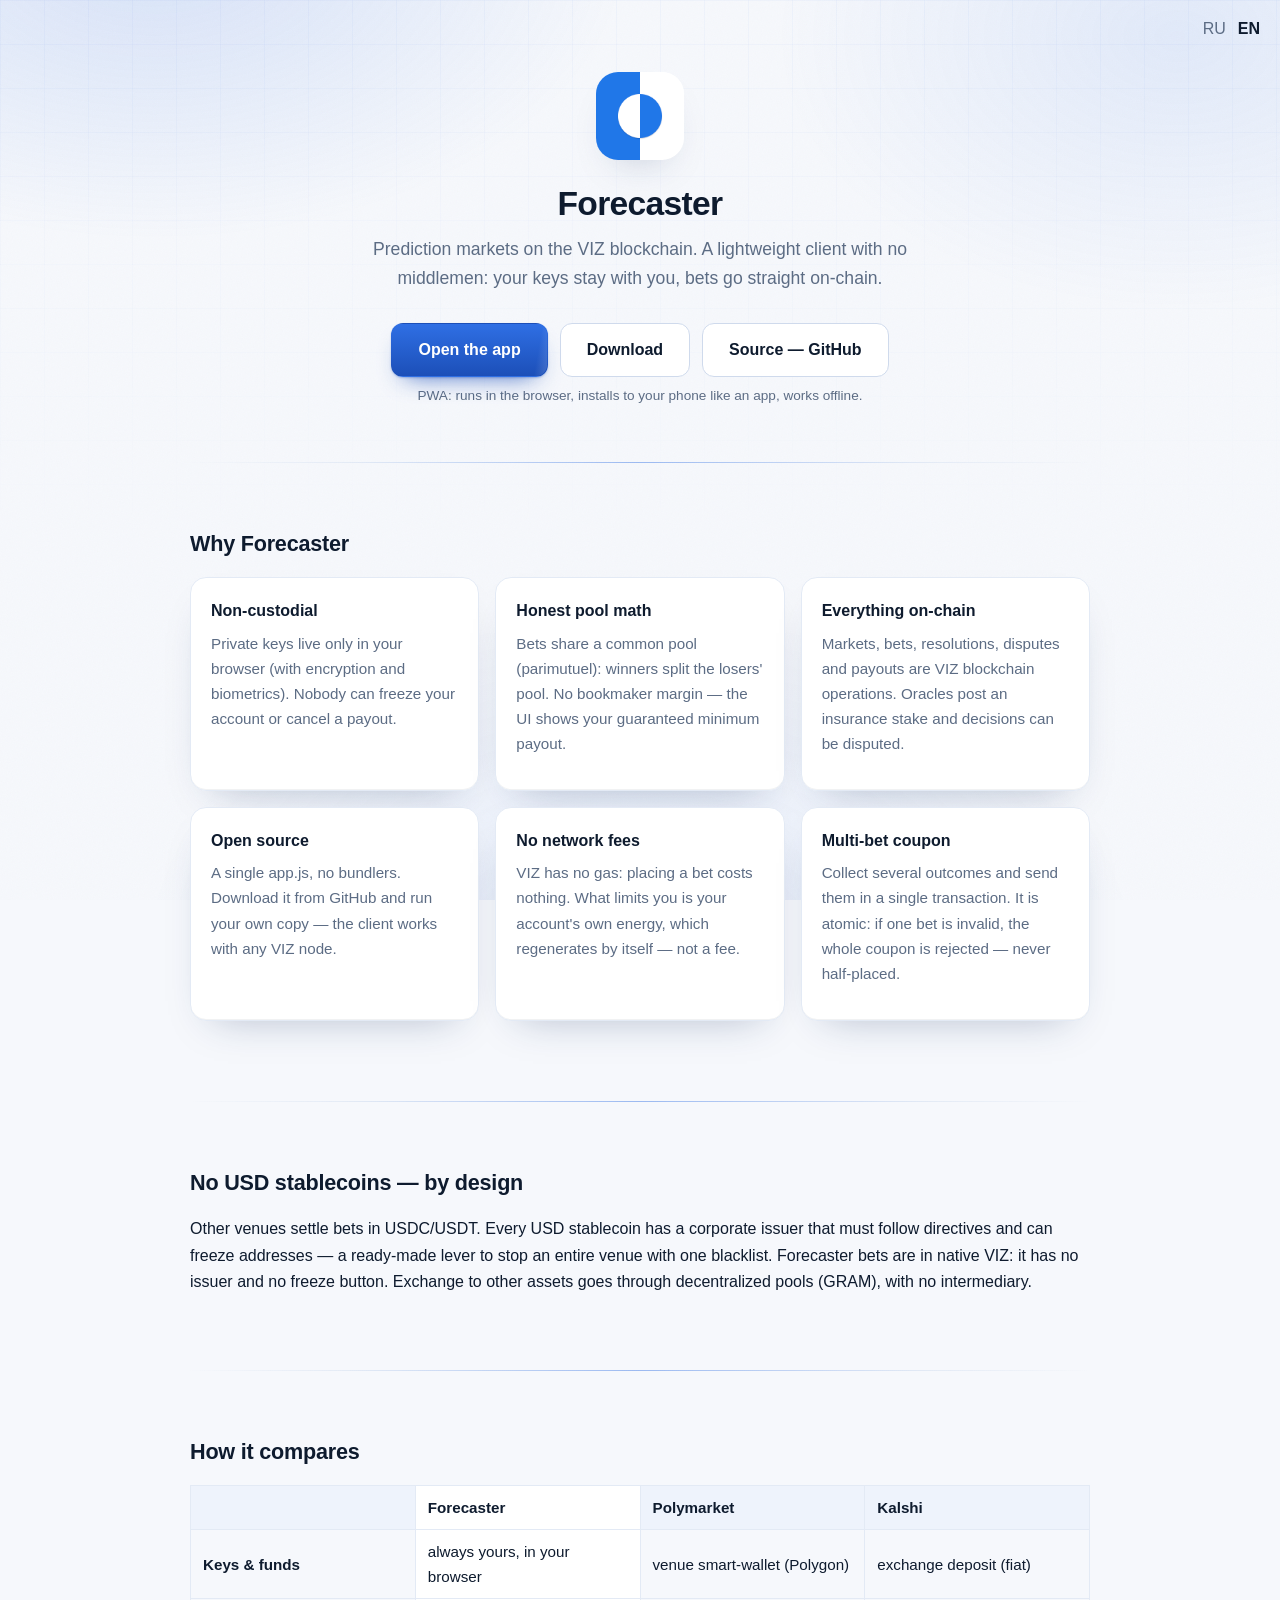
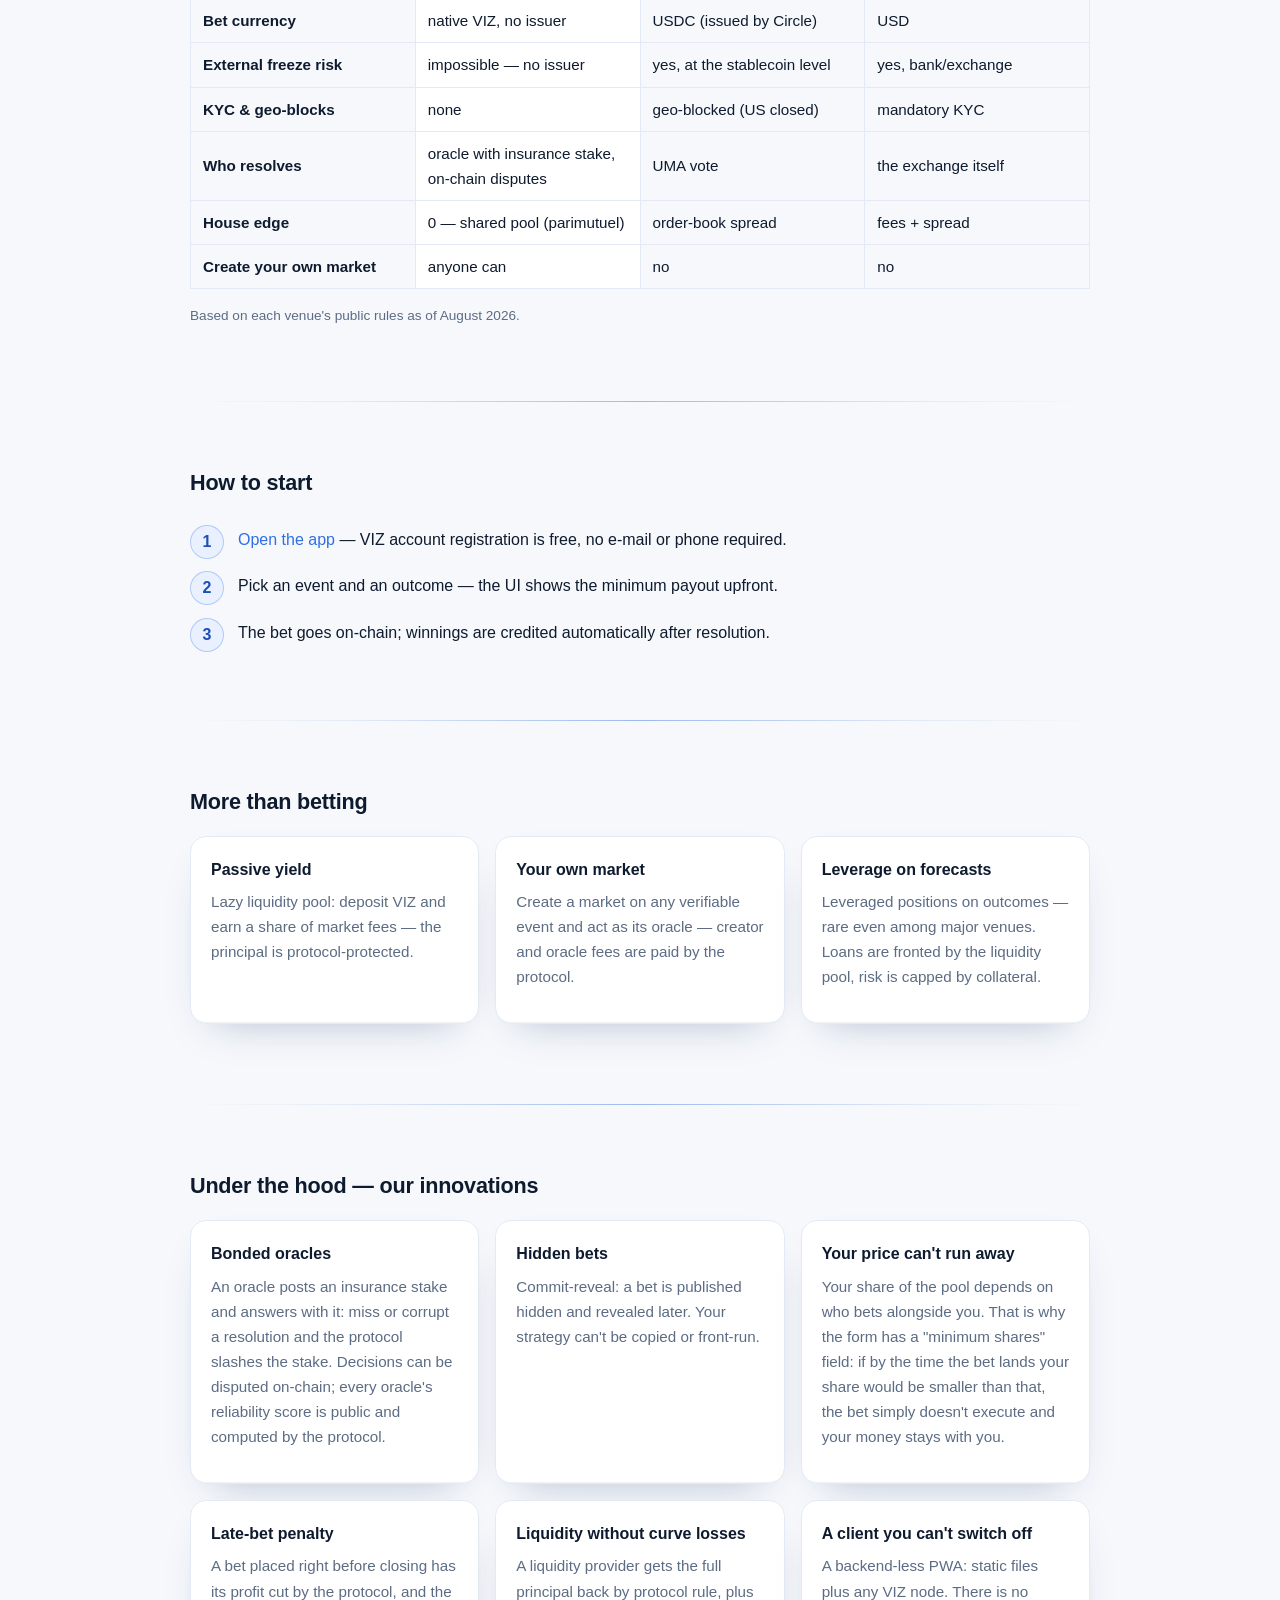
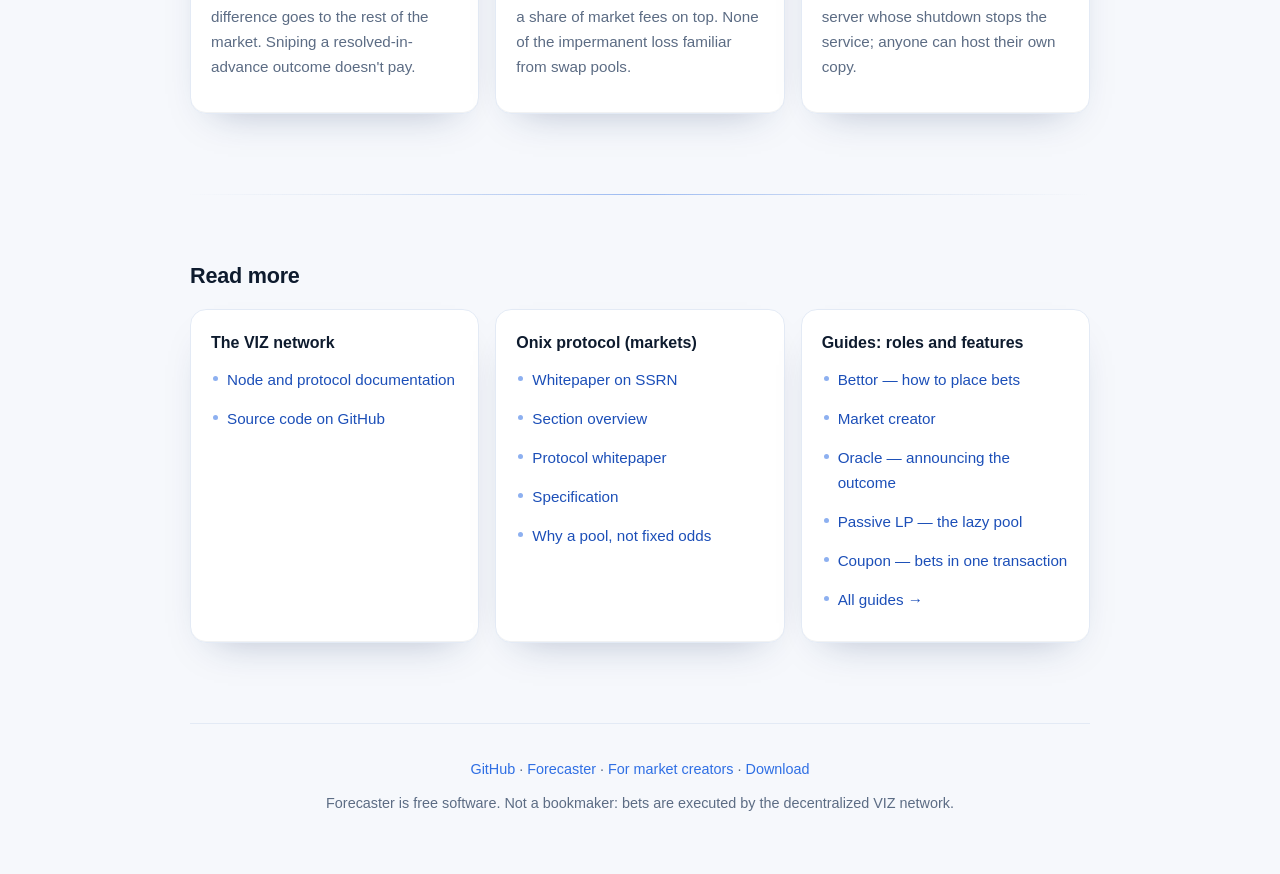
==== commit bc541776: "Default language to English, remove browser language detection Previously the page auto-detected nav" ====
--- a/index.html
+++ b/index.html
@@ -1,5 +1,5 @@
 <!doctype html>
-<html lang="ru" data-title-en="Forecaster — prediction markets on VIZ">
+<html lang="en" data-title-en="Forecaster — prediction markets on VIZ">
 <head>
 <meta charset="utf-8">
 <meta name="viewport" content="width=device-width, initial-scale=1">
@@ -7,7 +7,7 @@
 <meta name="description" content="Forecaster — лёгкий non-custodial клиент рынков предсказаний на блокчейне VIZ. Ключи только у вас. Открытый код.">
 <link rel="icon" href="logo.png">
 <link rel="stylesheet" href="app.css">
-<script>try{var l=localStorage.getItem('fw_lang')||((navigator.language||'').slice(0,2)==='ru'?'ru':'en');if(l==='en')document.documentElement.className='en';}catch(e){}</script>
+<script>try{var l=localStorage.getItem('fw_lang')||'en';if(l==='en')document.documentElement.className='en';}catch(e){}</script>
 </head>
 <body>
 <div class="grain" aria-hidden="true"></div>
--- a/app.css
+++ b/app.css
@@ -116,9 +116,10 @@
 .grid{display:grid;grid-template-columns:repeat(auto-fit,minmax(240px,1fr));gap:16px;
   margin-bottom:1em}
 .grid.dlgrid{grid-template-columns:repeat(auto-fit,minmax(186px,1fr))}
-/* Подпись сразу под сеткой карточек (напр. «Текущий выпуск: …», её вставляет app.js) —
-   по центру: прижатая к левому краю она читается как продолжение последней карточки. */
-.grid + .note{text-align:center}
+/* Подпись сразу под сеткой карточек (напр. «Текущий выпуск: …», её вставляет app.js) и под
+   таблицей сравнения — по центру: прижатая к левому краю она читается как продолжение
+   последней карточки / последней строки. */
+.grid + .note,.tbl + .note{text-align:center}
 
 /* Карточка: подсветка идёт за курсором. Координаты кладёт app.js в --mx/--my,
    сама подсветка — отдельный слой, чтобы не перерисовывать фон карточки. */
@@ -160,13 +161,22 @@
   border-radius:50%;background:var(--acc-soft);border:1px solid rgba(47,111,228,.3);color:var(--acc2);
   display:flex;align-items:center;justify-content:center;font-weight:700}
 
-.tbl{overflow-x:auto}
+/* Отступ после таблицы такой же, как после сетки карточек (1em) — подпись под ней не должна
+   липнуть к следующей секции. */
+.tbl{overflow-x:auto;margin-bottom:1em}
 table{border-collapse:collapse;width:100%;font-size:.95em}
 th,td{border:1px solid var(--line);padding:9px 12px;text-align:left}
 th{background:var(--bg-soft);font-weight:600}
 /* Таблица сравнения. Считаем позиции по ВСЕМ ячейкам, а не по видимым: у каждой логической
    колонки две ячейки (data-ru + data-en), одна из них всегда display:none, но nth-child
    их всё равно нумерует. Отсюда: 1-2 — вопрос, 3-4 — Forecaster, 5-6 — Polymarket, 7-8 — Kalshi. */
+/* Колонки одинаковой ширины (решение владельца): при авто-раскладке колонка Forecaster
+   растягивалась под самый длинный текст и таблица выглядела перекошенной. table-layout:fixed
+   берёт ширины из ПЕРВОЙ строки — там ровно 4 языконезависимых th, а скрытые языковые ячейки
+   строк (display:none) в раскладке не участвуют, поэтому 25% на th дают 4 равные колонки.
+   min-width оставляет таблице горизонтальный скролл на узких экранах вместо сплющивания. */
+.cmp{table-layout:fixed;min-width:560px}
+.cmp th{width:25%}
 .cmp td:nth-child(1),.cmp td:nth-child(2){font-weight:600;color:var(--txt)}
 /* Forecaster — белым, чтобы наша колонка выделялась на общем голубоватом фоне страницы. */
 .cmp th:nth-child(2),.cmp td:nth-child(3),.cmp td:nth-child(4){background:var(--card)}
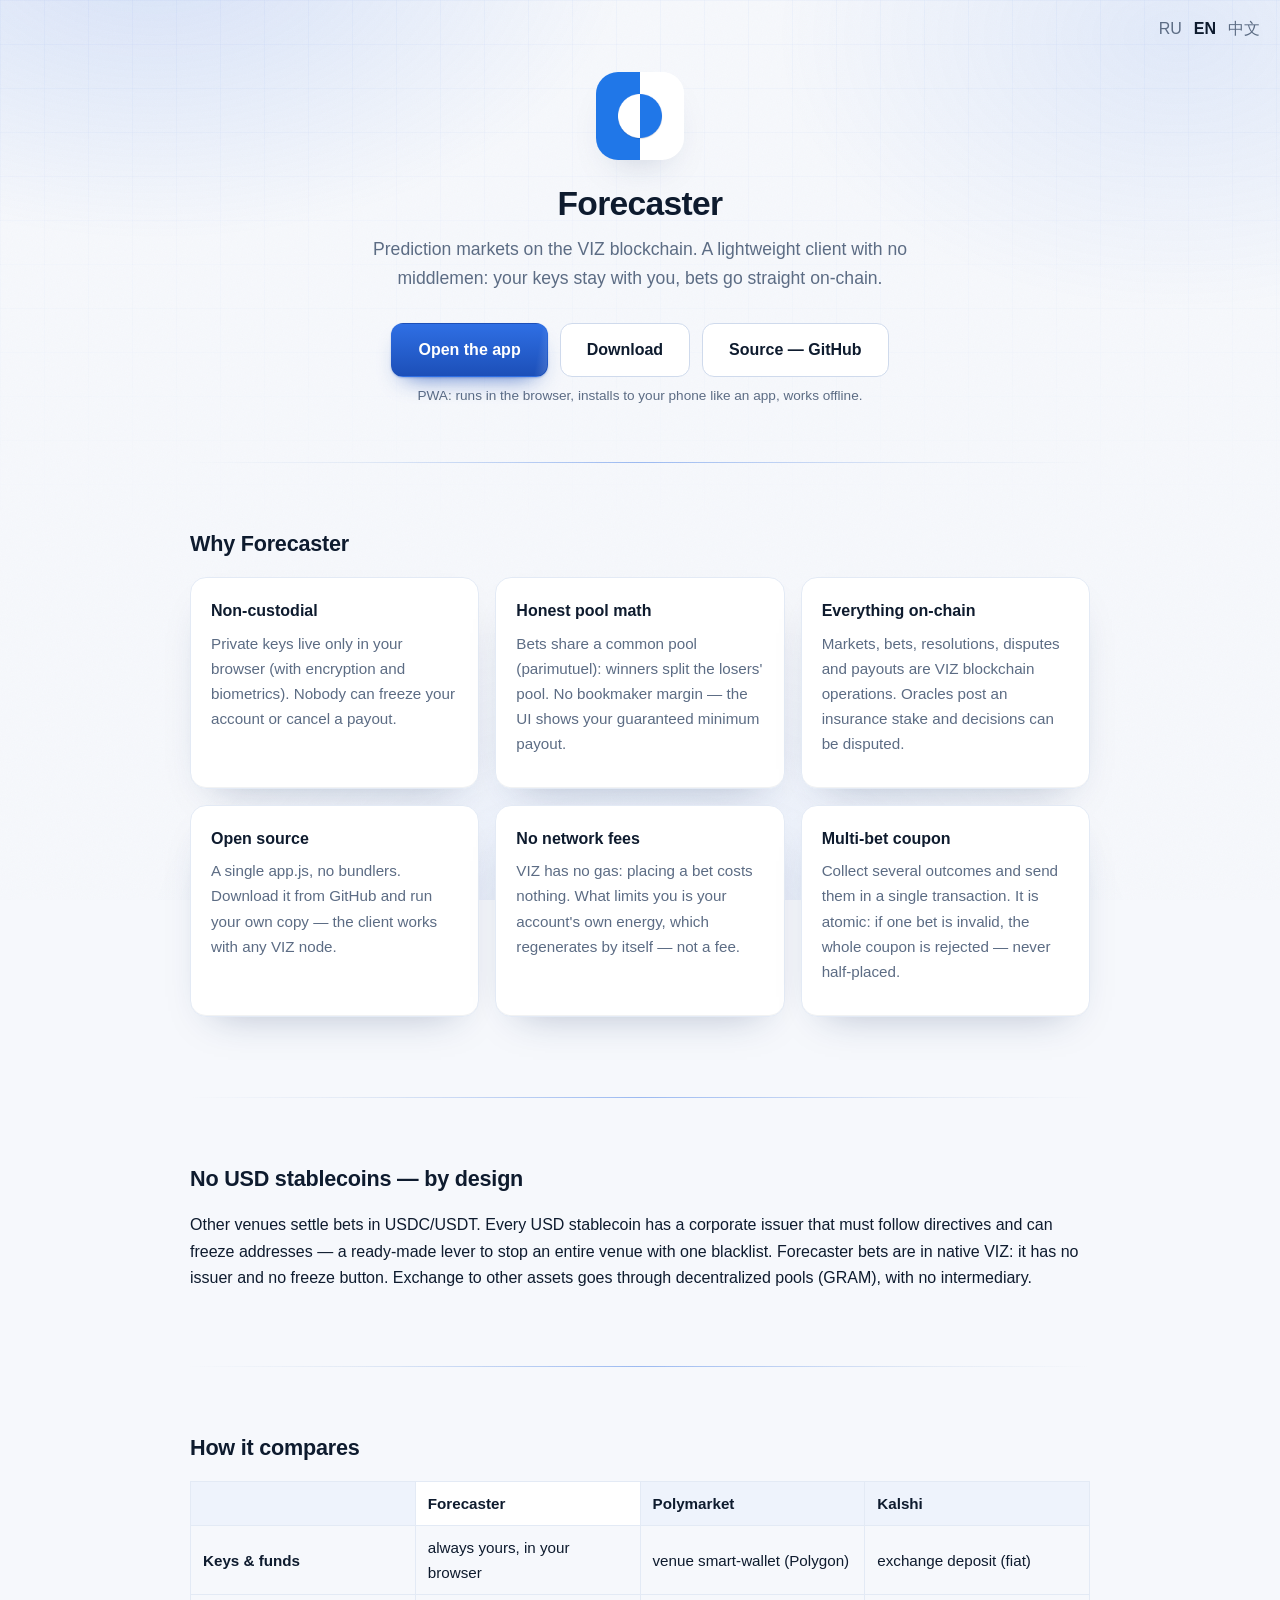
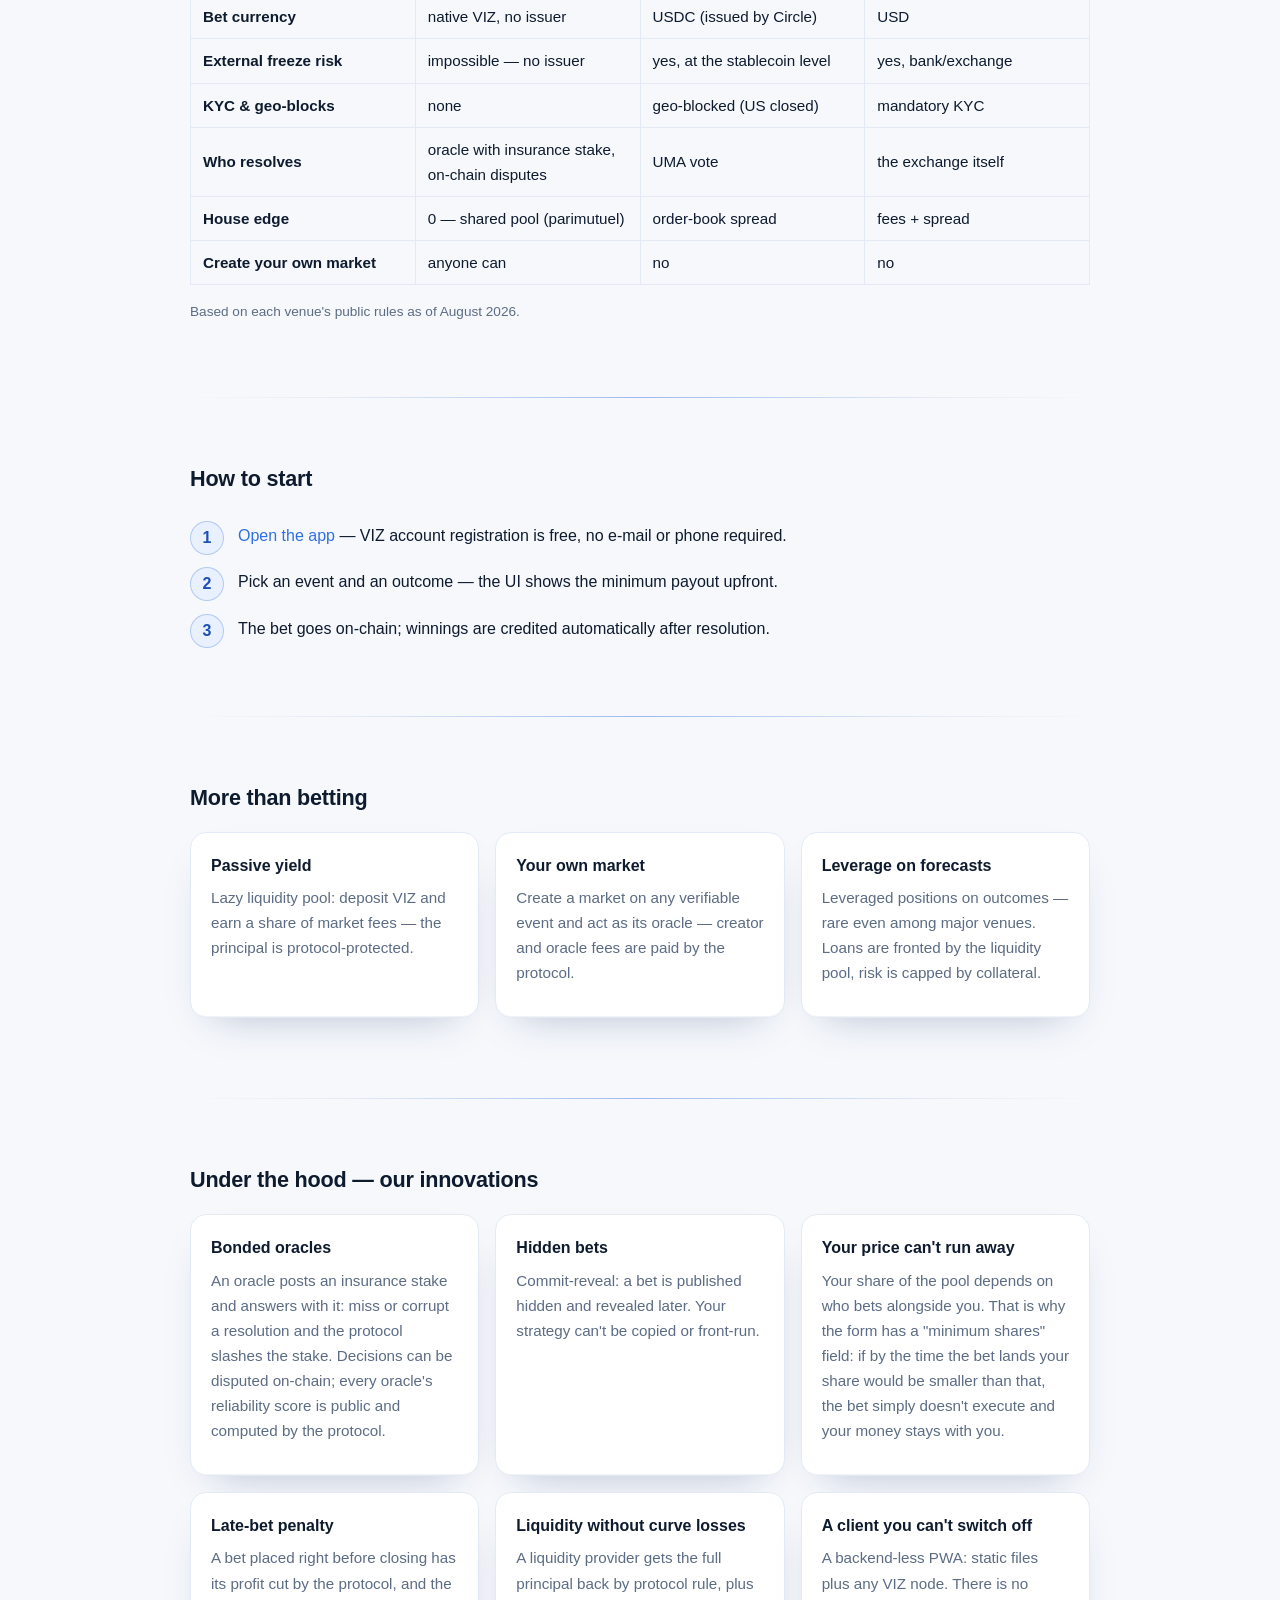
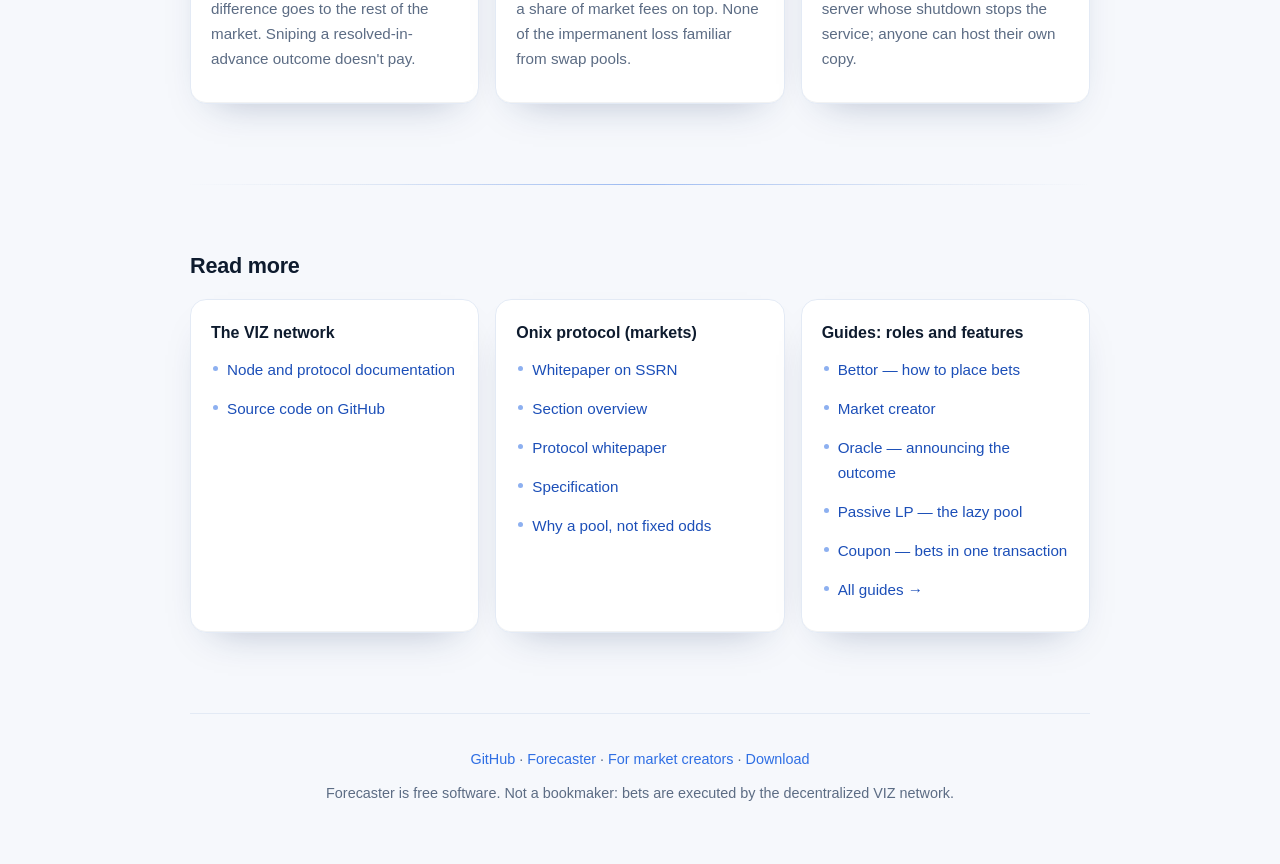
==== commit 5a2714cb: "Add Chinese (zh) localization to all landing pages Add data-zh attributes and zh toggle button acros" ====
--- a/index.html
+++ b/index.html
@@ -1,5 +1,5 @@
 <!doctype html>
-<html lang="en" data-title-en="Forecaster — prediction markets on VIZ">
+<html lang="en" data-title-en="Forecaster — prediction markets on VIZ" data-title-zh="Forecaster — VIZ 预测市场">
 <head>
 <meta charset="utf-8">
 <meta name="viewport" content="width=device-width, initial-scale=1">
@@ -7,11 +7,11 @@
 <meta name="description" content="Forecaster — лёгкий non-custodial клиент рынков предсказаний на блокчейне VIZ. Ключи только у вас. Открытый код.">
 <link rel="icon" href="logo.png">
 <link rel="stylesheet" href="app.css">
-<script>try{var l=localStorage.getItem('fw_lang')||'en';if(l==='en')document.documentElement.className='en';}catch(e){}</script>
+<script>try{var l=localStorage.getItem('fw_lang')||'en';if(l!=='ru')document.documentElement.setAttribute('data-lang',l);}catch(e){}</script>
 </head>
 <body>
 <div class="grain" aria-hidden="true"></div>
-<div class="lang"><a id="l-ru" class="on">RU</a><a id="l-en">EN</a></div>
+<div class="lang"><a id="l-ru">RU</a><a id="l-en" class="on">EN</a><a id="l-zh">中文</a></div>
 <div class="wrap">
 
 <header class="center">
@@ -21,67 +21,88 @@
     ключи — только у вас, ставки — прямо в цепь.</p>
   <p class="tag" data-en>Prediction markets on the VIZ blockchain. A lightweight client with no
     middlemen: your keys stay with you, bets go straight on-chain.</p>
+  <p class="tag" data-zh>VIZ 区块链上的预测市场。无中间人的轻量客户端：
+    密钥由您保管，投注直达链上。</p>
   <div class="cta">
     <a class="btn main" href="https://viz-blockchain.github.io/Forecaster-client/"
        data-ru>Открыть приложение</a>
     <a class="btn main" href="https://viz-blockchain.github.io/Forecaster-client/"
        data-en>Open the app</a>
+    <a class="btn main" href="https://viz-blockchain.github.io/Forecaster-client/"
+       data-zh>打开应用</a>
     <a class="btn ghost" href="download.html" data-ru>Скачать</a>
     <a class="btn ghost" href="download.html" data-en>Download</a>
+    <a class="btn ghost" href="download.html" data-zh>下载</a>
     <a class="btn ghost" href="https://github.com/VIZ-Blockchain/Forecaster-client"
        data-ru>Код — GitHub</a>
     <a class="btn ghost" href="https://github.com/VIZ-Blockchain/Forecaster-client"
        data-en>Source — GitHub</a>
+    <a class="btn ghost" href="https://github.com/VIZ-Blockchain/Forecaster-client"
+       data-zh>源码 — GitHub</a>
   </div>
   <p class="note" data-ru>PWA: открывается в браузере, ставится на телефон как приложение, работает офлайн.</p>
   <p class="note" data-en>PWA: runs in the browser, installs to your phone like an app, works offline.</p>
+  <p class="note" data-zh>PWA：在浏览器中运行，可像应用一样安装到手机，支持离线使用。</p>
 </header>
 
 <section>
   <h2 data-ru>Почему Forecaster</h2>
   <h2 data-en>Why Forecaster</h2>
+  <h2 data-zh>为什么选择 Forecaster</h2>
   <div class="grid">
     <div class="card">
-      <b data-ru>Non-custodial</b><b data-en>Non-custodial</b>
+      <b data-ru>Non-custodial</b><b data-en>Non-custodial</b><b data-zh>非托管</b>
       <p data-ru>Приватные ключи хранятся только в вашем браузере (с шифрованием и биометрией).
         Никто не может заморозить аккаунт или отменить выплату.</p>
       <p data-en>Private keys live only in your browser (with encryption and biometrics).
         Nobody can freeze your account or cancel a payout.</p>
-    </div>
-    <div class="card">
-      <b data-ru>Честная математика пула</b><b data-en>Honest pool math</b>
+      <p data-zh>私钥仅保存在您的浏览器中（支持加密和生物识别）。
+        任何人都无法冻结您的账户或取消支付。</p>
+    </div>
+    <div class="card">
+      <b data-ru>Честная математика пула</b><b data-en>Honest pool math</b><b data-zh>公正的奖池算法</b>
       <p data-ru>Ставки собираются в общий пул (parimutuel): выигравшие делят пул проигравших.
         Нет маржи букмекера — интерфейс показывает гарантированный минимум выплаты.</p>
       <p data-en>Bets share a common pool (parimutuel): winners split the losers' pool.
         No bookmaker margin — the UI shows your guaranteed minimum payout.</p>
-    </div>
-    <div class="card">
-      <b data-ru>Всё on-chain</b><b data-en>Everything on-chain</b>
+      <p data-zh>投注汇入公共奖池（parimutuel）：赢家瓜分输家的奖池。
+        没有庄家抽成——界面会显示保证的最低赔付。</p>
+    </div>
+    <div class="card">
+      <b data-ru>Всё on-chain</b><b data-en>Everything on-chain</b><b data-zh>全链上运行</b>
       <p data-ru>Рынки, ставки, резолвы, споры и выплаты — операции блокчейна VIZ.
         Оракулы отвечают страховым депозитом, решения можно оспорить.</p>
       <p data-en>Markets, bets, resolutions, disputes and payouts are VIZ blockchain operations.
         Oracles post an insurance stake and decisions can be disputed.</p>
-    </div>
-    <div class="card">
-      <b data-ru>Открытый код</b><b data-en>Open source</b>
+      <p data-zh>市场、投注、结算、争议和赔付均为 VIZ 区块链操作。
+        预言机以保险押金担保，裁决可被质疑。</p>
+    </div>
+    <div class="card">
+      <b data-ru>Открытый код</b><b data-en>Open source</b><b data-zh>开源代码</b>
       <p data-ru>Один app.js без сборщиков. Скачайте с GitHub и запустите свою копию —
         клиент работает с любой нодой VIZ.</p>
       <p data-en>A single app.js, no bundlers. Download it from GitHub and run your own copy —
         the client works with any VIZ node.</p>
-    </div>
-    <div class="card">
-      <b data-ru>Ставки без комиссии сети</b><b data-en>No network fees</b>
+      <p data-zh>仅一个 app.js，无需构建工具。从 GitHub 下载并运行您自己的副本——
+        客户端可连接任何 VIZ 节点。</p>
+    </div>
+    <div class="card">
+      <b data-ru>Ставки без комиссии сети</b><b data-en>No network fees</b><b data-zh>无网络手续费</b>
       <p data-ru>В VIZ нет газа: за отправку ставки не списывают ни копейки. Ограничение —
         не деньги, а личная энергия аккаунта, которая восстанавливается сама.</p>
       <p data-en>VIZ has no gas: placing a bet costs nothing. What limits you is your account's
         own energy, which regenerates by itself — not a fee.</p>
-    </div>
-    <div class="card">
-      <b data-ru>Купон из нескольких ставок</b><b data-en>Multi-bet coupon</b>
+      <p data-zh>VIZ 没有 Gas 费：投注不花一分钱。限制您的不是费用，
+        而是账户自身能量，它会自动恢复。</p>
+    </div>
+    <div class="card">
+      <b data-ru>Купон из нескольких ставок</b><b data-en>Multi-bet coupon</b><b data-zh>多注联投</b>
       <p data-ru>Соберите несколько исходов и отправьте их одной транзакцией. Она атомарна:
         если хоть одна ставка не проходит, не проходит весь купон — половины не бывает.</p>
       <p data-en>Collect several outcomes and send them in a single transaction. It is atomic:
         if one bet is invalid, the whole coupon is rejected — never half-placed.</p>
+      <p data-zh>选择多个结果，一笔交易全部发送。交易是原子性的：
+        任何一个投注无效，整个联投都会被拒绝——不会出现半成功的情况。</p>
     </div>
   </div>
 </section>
@@ -89,6 +110,7 @@
 <section>
   <h2 data-ru>Без USD-стейблкоинов — осознанно</h2>
   <h2 data-en>No USD stablecoins — by design</h2>
+  <h2 data-zh>不使用美元稳定币——这是刻意的设计</h2>
   <p data-ru>На других площадках ставки идут в USDC/USDT. У любого USD-стейбла есть
     эмитент-компания: она обязана исполнять предписания и умеет замораживать адреса —
     это готовый рычаг, которым можно остановить целую площадку одним списком.
@@ -99,99 +121,117 @@
     stop an entire venue with one blacklist. Forecaster bets are in native VIZ: it has
     no issuer and no freeze button. Exchange to other assets goes through decentralized
     pools (GRAM), with no intermediary.</p>
+  <p data-zh>其他平台使用 USDC/USDT 结算。每种美元稳定币都有一个公司发行方：
+    它必须服从监管指令，能够冻结地址——一个黑名单就能让整个平台停摆。
+    Forecaster 使用原生 VIZ 投注：没有发行方，也没有冻结按钮。
+    兑换其他资产通过去中心化池（GRAM）完成，无需中介。</p>
 </section>
 
 <section>
   <h2 data-ru>Сравнение с другими площадками</h2>
   <h2 data-en>How it compares</h2>
+  <h2 data-zh>与其他平台对比</h2>
   <div class="tbl"><table class="cmp">
     <tr><th></th><th>Forecaster</th><th>Polymarket</th><th>Kalshi</th></tr>
     <tr>
-      <td data-ru>Ключи и средства</td><td data-en>Keys &amp; funds</td>
-      <td class="y" data-ru>всегда у вас, в браузере</td><td class="y" data-en>always yours, in your browser</td>
-      <td data-ru>смарт-кошелёк площадки (Polygon)</td><td data-en>venue smart-wallet (Polygon)</td>
-      <td data-ru>депозит на бирже (фиат)</td><td data-en>exchange deposit (fiat)</td>
-    </tr>
-    <tr>
-      <td data-ru>Валюта ставок</td><td data-en>Bet currency</td>
-      <td class="y" data-ru>нативный VIZ, без эмитента</td><td class="y" data-en>native VIZ, no issuer</td>
-      <td data-ru>USDC (эмитент — Circle)</td><td data-en>USDC (issued by Circle)</td>
-      <td data-ru>USD</td><td data-en>USD</td>
-    </tr>
-    <tr>
-      <td data-ru>Заморозка средств извне</td><td data-en>External freeze risk</td>
-      <td class="y" data-ru>невозможна — эмитента нет</td><td class="y" data-en>impossible — no issuer</td>
-      <td class="n" data-ru>да, на уровне стейбла</td><td class="n" data-en>yes, at the stablecoin level</td>
-      <td class="n" data-ru>да, банк/биржа</td><td class="n" data-en>yes, bank/exchange</td>
-    </tr>
-    <tr>
-      <td data-ru>KYC и гео-блоки</td><td data-en>KYC &amp; geo-blocks</td>
-      <td class="y" data-ru>нет</td><td class="y" data-en>none</td>
-      <td data-ru>гео-блоки (США закрыты)</td><td data-en>geo-blocked (US closed)</td>
-      <td data-ru>обязательный KYC</td><td data-en>mandatory KYC</td>
-    </tr>
-    <tr>
-      <td data-ru>Кто решает исход</td><td data-en>Who resolves</td>
-      <td data-ru>оракул со страховым залогом, споры on-chain</td><td data-en>oracle with insurance stake, on-chain disputes</td>
-      <td data-ru>голосование UMA</td><td data-en>UMA vote</td>
-      <td data-ru>сама биржа</td><td data-en>the exchange itself</td>
-    </tr>
-    <tr>
-      <td data-ru>Маржа площадки</td><td data-en>House edge</td>
-      <td class="y" data-ru>0 — общий пул (parimutuel)</td><td class="y" data-en>0 — shared pool (parimutuel)</td>
-      <td data-ru>спред книги заявок</td><td data-en>order-book spread</td>
-      <td data-ru>комиссии + спред</td><td data-en>fees + spread</td>
-    </tr>
-    <tr>
-      <td data-ru>Создать свой рынок</td><td data-en>Create your own market</td>
-      <td class="y" data-ru>может любой</td><td class="y" data-en>anyone can</td>
-      <td data-ru>нет</td><td data-en>no</td>
-      <td data-ru>нет</td><td data-en>no</td>
+      <td data-ru>Ключи и средства</td><td data-en>Keys &amp; funds</td><td data-zh>密钥与资金</td>
+      <td class="y" data-ru>всегда у вас, в браузере</td><td class="y" data-en>always yours, in your browser</td><td class="y" data-zh>始终在您手中，在浏览器里</td>
+      <td data-ru>смарт-кошелёк площадки (Polygon)</td><td data-en>venue smart-wallet (Polygon)</td><td data-zh>平台智能钱包（Polygon）</td>
+      <td data-ru>депозит на бирже (фиат)</td><td data-en>exchange deposit (fiat)</td><td data-zh>交易所存款（法币）</td>
+    </tr>
+    <tr>
+      <td data-ru>Валюта ставок</td><td data-en>Bet currency</td><td data-zh>投注货币</td>
+      <td class="y" data-ru>нативный VIZ, без эмитента</td><td class="y" data-en>native VIZ, no issuer</td><td class="y" data-zh>原生 VIZ，无发行方</td>
+      <td data-ru>USDC (эмитент — Circle)</td><td data-en>USDC (issued by Circle)</td><td data-zh>USDC（Circle 发行）</td>
+      <td data-ru>USD</td><td data-en>USD</td><td data-zh>USD</td>
+    </tr>
+    <tr>
+      <td data-ru>Заморозка средств извне</td><td data-en>External freeze risk</td><td data-zh>外部冻结风险</td>
+      <td class="y" data-ru>невозможна — эмитента нет</td><td class="y" data-en>impossible — no issuer</td><td class="y" data-zh>不可能——没有发行方</td>
+      <td class="n" data-ru>да, на уровне стейбла</td><td class="n" data-en>yes, at the stablecoin level</td><td class="n" data-zh>有，在稳定币层面</td>
+      <td class="n" data-ru>да, банк/биржа</td><td class="n" data-en>yes, bank/exchange</td><td class="n" data-zh>有，银行/交易所</td>
+    </tr>
+    <tr>
+      <td data-ru>KYC и гео-блоки</td><td data-en>KYC &amp; geo-blocks</td><td data-zh>KYC 与地区限制</td>
+      <td class="y" data-ru>нет</td><td class="y" data-en>none</td><td class="y" data-zh>无</td>
+      <td data-ru>гео-блоки (США закрыты)</td><td data-en>geo-blocked (US closed)</td><td data-zh>地区封锁（美国受限）</td>
+      <td data-ru>обязательный KYC</td><td data-en>mandatory KYC</td><td data-zh>强制 KYC</td>
+    </tr>
+    <tr>
+      <td data-ru>Кто решает исход</td><td data-en>Who resolves</td><td data-zh>谁裁定结果</td>
+      <td data-ru>оракул со страховым залогом, споры on-chain</td><td data-en>oracle with insurance stake, on-chain disputes</td><td data-zh>带保险押金的预言机，链上争议</td>
+      <td data-ru>голосование UMA</td><td data-en>UMA vote</td><td data-zh>UMA 投票</td>
+      <td data-ru>сама биржа</td><td data-en>the exchange itself</td><td data-zh>交易所自身</td>
+    </tr>
+    <tr>
+      <td data-ru>Маржа площадки</td><td data-en>House edge</td><td data-zh>平台抽成</td>
+      <td class="y" data-ru>0 — общий пул (parimutuel)</td><td class="y" data-en>0 — shared pool (parimutuel)</td><td class="y" data-zh>0——公共奖池（parimutuel）</td>
+      <td data-ru>спред книги заявок</td><td data-en>order-book spread</td><td data-zh>订单簿价差</td>
+      <td data-ru>комиссии + спред</td><td data-en>fees + spread</td><td data-zh>手续费 + 价差</td>
+    </tr>
+    <tr>
+      <td data-ru>Создать свой рынок</td><td data-en>Create your own market</td><td data-zh>创建自己的市场</td>
+      <td class="y" data-ru>может любой</td><td class="y" data-en>anyone can</td><td class="y" data-zh>任何人都可以</td>
+      <td data-ru>нет</td><td data-en>no</td><td data-zh>不可以</td>
+      <td data-ru>нет</td><td data-en>no</td><td data-zh>不可以</td>
     </tr>
   </table></div>
   <p class="note" data-ru>Сравнение по публичным правилам площадок на август 2026.</p>
   <p class="note" data-en>Based on each venue's public rules as of August 2026.</p>
+  <p class="note" data-zh>基于各平台 2026 年 8 月的公开规则。</p>
 </section>
 
 <section>
   <h2 data-ru>Как начать</h2>
   <h2 data-en>How to start</h2>
+  <h2 data-zh>如何开始</h2>
   <ol class="steps">
     <li data-ru><a href="https://viz-blockchain.github.io/Forecaster-client/">Откройте приложение</a> —
       регистрация аккаунта VIZ бесплатна и не требует почты и телефона.</li>
     <li data-en><a href="https://viz-blockchain.github.io/Forecaster-client/">Open the app</a> —
       VIZ account registration is free, no e-mail or phone required.</li>
+    <li data-zh><a href="https://viz-blockchain.github.io/Forecaster-client/">打开应用</a>——
+      VIZ 账户注册免费，无需邮箱或手机号。</li>
     <li data-ru>Выберите событие и исход — интерфейс сразу покажет минимальную выплату.</li>
     <li data-en>Pick an event and an outcome — the UI shows the minimum payout upfront.</li>
+    <li data-zh>选择事件和结果——界面会直接显示最低赔付。</li>
     <li data-ru>Ставка уходит в блокчейн; выигрыш начисляется автоматически после резолва.</li>
     <li data-en>The bet goes on-chain; winnings are credited automatically after resolution.</li>
+    <li data-zh>投注上链；结算后奖金自动到账。</li>
   </ol>
 </section>
 
 <section>
   <h2 data-ru>Не только ставки</h2>
   <h2 data-en>More than betting</h2>
+  <h2 data-zh>不仅仅是投注</h2>
   <div class="grid">
     <div class="card">
-      <b data-ru>Пассивный доход</b><b data-en>Passive yield</b>
+      <b data-ru>Пассивный доход</b><b data-en>Passive yield</b><b data-zh>被动收益</b>
       <p data-ru>Ленивый пул ликвидности: внесите VIZ и получайте долю комиссий рынков —
         принципал защищён протоколом.</p>
       <p data-en>Lazy liquidity pool: deposit VIZ and earn a share of market fees —
         the principal is protocol-protected.</p>
-    </div>
-    <div class="card">
-      <b data-ru>Свой рынок</b><b data-en>Your own market</b>
+      <p data-zh>惰性流动性池：存入 VIZ 即可获得市场手续费分成——
+        本金受协议保护。</p>
+    </div>
+    <div class="card">
+      <b data-ru>Свой рынок</b><b data-en>Your own market</b><b data-zh>创建自己的市场</b>
       <p data-ru>Создайте рынок на любое проверяемое событие и станьте оракулом —
         комиссия создателя и оракула платится протоколом.</p>
       <p data-en>Create a market on any verifiable event and act as its oracle —
         creator and oracle fees are paid by the protocol.</p>
-    </div>
-    <div class="card">
-      <b data-ru>Плечо на прогнозы</b><b data-en>Leverage on forecasts</b>
+      <p data-zh>为任何可验证的事件创建市场并成为预言机——
+        创建者和预言机手续费由协议支付。</p>
+    </div>
+    <div class="card">
+      <b data-ru>Плечо на прогнозы</b><b data-en>Leverage on forecasts</b><b data-zh>预测杠杆</b>
       <p data-ru>Кредитное плечо на исход — редкость даже среди крупных площадок.
         Заём фронтит пул ликвидности, риски ограничены залогом.</p>
       <p data-en>Leveraged positions on outcomes — rare even among major venues.
         Loans are fronted by the liquidity pool, risk is capped by collateral.</p>
+      <p data-zh>结果杠杆——即使在大型平台中也属罕见。
+        贷款由流动性池提供，风险以抵押品为限。</p>
     </div>
   </div>
 </section>
@@ -199,52 +239,67 @@
 <section>
   <h2 data-ru>Под капотом — наши ноу-хау</h2>
   <h2 data-en>Under the hood — our innovations</h2>
+  <h2 data-zh>核心技术——我们的创新</h2>
   <div class="grid">
     <div class="card">
-      <b data-ru>Оракулы под залогом</b><b data-en>Bonded oracles</b>
+      <b data-ru>Оракулы под залогом</b><b data-en>Bonded oracles</b><b data-zh>押金预言机</b>
       <p data-ru>Оракул вносит страховой депозит и отвечает им: пропустил или испортил
         резолв — протокол срезает залог. Решение можно оспорить on-chain, рейтинг
         надёжности каждого оракула публичен и считается протоколом.</p>
       <p data-en>An oracle posts an insurance stake and answers with it: miss or corrupt a
         resolution and the protocol slashes the stake. Decisions can be disputed on-chain;
         every oracle's reliability score is public and computed by the protocol.</p>
-    </div>
-    <div class="card">
-      <b data-ru>Скрытые ставки</b><b data-en>Hidden bets</b>
+      <p data-zh>预言机缴纳保险押金并以其担保：遗漏或篡改结算，
+        协议将扣除押金。裁决可在链上质疑，
+        每个预言机的可靠性评分由协议公开计算。</p>
+    </div>
+    <div class="card">
+      <b data-ru>Скрытые ставки</b><b data-en>Hidden bets</b><b data-zh>隐藏投注</b>
       <p data-ru>Commit-reveal: ставка публикуется скрытой и раскрывается позже.
-        Вашу стратегию не скопируют и не отфронтранят.</p>
+        Вашу стратегию не скопируют и не отфронтрантят.</p>
       <p data-en>Commit-reveal: a bet is published hidden and revealed later.
         Your strategy can't be copied or front-run.</p>
-    </div>
-    <div class="card">
-      <b data-ru>Цена не убежит</b><b data-en>Your price can't run away</b>
+      <p data-zh>Commit-reveal：投注先隐藏发布，稍后揭示。
+        您的策略不会被复制或抢跑。</p>
+    </div>
+    <div class="card">
+      <b data-ru>Цена не убежит</b><b data-en>Your price can't run away</b><b data-zh>价格不会滑走</b>
       <p data-ru>Ваша доля в пуле зависит от того, кто поставил рядом с вами. Поэтому в форме
         есть строка «минимум долей»: если к моменту записи в блок доля окажется меньше
         указанной, ставка просто не исполнится и деньги останутся у вас.</p>
       <p data-en>Your share of the pool depends on who bets alongside you. That is why the form
         has a "minimum shares" field: if by the time the bet lands your share would be smaller
         than that, the bet simply doesn't execute and your money stays with you.</p>
-    </div>
-    <div class="card">
-      <b data-ru>Штраф за ставку в последний момент</b><b data-en>Late-bet penalty</b>
+      <p data-zh>您在奖池中的份额取决于谁与您一起投注。因此表单中
+        有"最低份额"字段：如果投注入账时您的份额低于
+        设定值，投注不会执行，资金原封不动退回。</p>
+    </div>
+    <div class="card">
+      <b data-ru>Штраф за ставку в последний момент</b><b data-en>Late-bet penalty</b><b data-zh>压哨投注罚款</b>
       <p data-ru>Ставку, сделанную у самого закрытия, протокол урезает в прибыли — и отдаёт
         разницу остальным участникам рынка. Успеть «на готовое» по чужой новости не выйдет.</p>
       <p data-en>A bet placed right before closing has its profit cut by the protocol, and the
         difference goes to the rest of the market. Sniping a resolved-in-advance outcome doesn't pay.</p>
-    </div>
-    <div class="card">
-      <b data-ru>Ликвидность без потерь на курсе</b><b data-en>Liquidity without curve losses</b>
+      <p data-zh>临近截止的投注，协议会削减其利润——
+        差额分配给市场其他参与者。利用提前得知的结果狙击获利行不通。</p>
+    </div>
+    <div class="card">
+      <b data-ru>Ликвидность без потерь на курсе</b><b data-en>Liquidity without curve losses</b><b data-zh>无曲线损失的流动性</b>
       <p data-ru>Поставщик ликвидности получает свой вклад назад по протоколу целиком, а сверху —
         долю комиссий рынка. Здесь нет непостоянных потерь, знакомых по обменным пулам.</p>
       <p data-en>A liquidity provider gets the full principal back by protocol rule, plus a share
         of market fees on top. None of the impermanent loss familiar from swap pools.</p>
-    </div>
-    <div class="card">
-      <b data-ru>Клиент, который не выключить</b><b data-en>A client you can't switch off</b>
+      <p data-zh>流动性提供者按协议规则获得全额本金返还，
+        另外还有市场手续费分成。没有交换池中常见的无常损失。</p>
+    </div>
+    <div class="card">
+      <b data-ru>Клиент, который не выключить</b><b data-en>A client you can't switch off</b><b data-zh>无法关闭的客户端</b>
       <p data-ru>PWA без бэкенда: статические файлы + любой узел сети VIZ. Нет сервера,
         отключение которого останавливает сервис; свою копию может поднять каждый.</p>
       <p data-en>A backend-less PWA: static files plus any VIZ node. There is no server
         whose shutdown stops the service; anyone can host their own copy.</p>
+      <p data-zh>无后端的 PWA：静态文件加任意 VIZ 节点。
+        没有关停即停服的服务器；任何人都可以部署自己的副本。</p>
     </div>
   </div>
 </section>
@@ -252,9 +307,10 @@
 <section>
   <h2 data-ru>Почитать</h2>
   <h2 data-en>Read more</h2>
+  <h2 data-zh>延伸阅读</h2>
   <div class="grid">
     <div class="card">
-      <b data-ru>Сеть VIZ</b><b data-en>The VIZ network</b>
+      <b data-ru>Сеть VIZ</b><b data-en>The VIZ network</b><b data-zh>VIZ 网络</b>
       <ul class="links" data-ru>
         <li><a href="https://viz-blockchain.github.io/viz-cpp-node/ru/">Документация ноды и протокола</a></li>
         <li><a href="https://github.com/VIZ-Blockchain">Исходный код на GitHub</a></li>
@@ -263,9 +319,13 @@
         <li><a href="https://viz-blockchain.github.io/viz-cpp-node/">Node and protocol documentation</a></li>
         <li><a href="https://github.com/VIZ-Blockchain">Source code on GitHub</a></li>
       </ul>
-    </div>
-    <div class="card">
-      <b data-ru>Протокол Onix (рынки)</b><b data-en>Onix protocol (markets)</b>
+      <ul class="links" data-zh>
+        <li><a href="https://viz-blockchain.github.io/viz-cpp-node/">节点与协议文档</a></li>
+        <li><a href="https://github.com/VIZ-Blockchain">GitHub 源代码</a></li>
+      </ul>
+    </div>
+    <div class="card">
+      <b data-ru>Протокол Onix (рынки)</b><b data-en>Onix protocol (markets)</b><b data-zh>Onix 协议（市场）</b>
       <ul class="links" data-ru>
         <li><a href="https://ssrn.com/abstract=6978138">Whitepaper на SSRN</a></li>
         <li><a href="https://viz-blockchain.github.io/viz-cpp-node/ru/prediction-markets/">Обзор раздела</a></li>
@@ -280,9 +340,16 @@
         <li><a href="https://viz-blockchain.github.io/viz-cpp-node/prediction-markets/specification">Specification</a></li>
         <li><a href="https://viz-blockchain.github.io/viz-cpp-node/prediction-markets/guides/why-pool-not-odds">Why a pool, not fixed odds</a></li>
       </ul>
-    </div>
-    <div class="card">
-      <b data-ru>Гайды: роли и возможности</b><b data-en>Guides: roles and features</b>
+      <ul class="links" data-zh>
+        <li><a href="https://ssrn.com/abstract=6978138">SSRN 白皮书</a></li>
+        <li><a href="https://viz-blockchain.github.io/viz-cpp-node/prediction-markets/">章节概览</a></li>
+        <li><a href="https://viz-blockchain.github.io/viz-cpp-node/prediction-markets/whitepaper">协议白皮书</a></li>
+        <li><a href="https://viz-blockchain.github.io/viz-cpp-node/prediction-markets/specification">规范</a></li>
+        <li><a href="https://viz-blockchain.github.io/viz-cpp-node/prediction-markets/guides/why-pool-not-odds">为什么是奖池而非固定赔率</a></li>
+      </ul>
+    </div>
+    <div class="card">
+      <b data-ru>Гайды: роли и возможности</b><b data-en>Guides: roles and features</b><b data-zh>指南：角色与功能</b>
       <ul class="links" data-ru>
         <li><a href="https://viz-blockchain.github.io/viz-cpp-node/ru/prediction-markets/guides/bettor">Беттер — как делать ставки</a></li>
         <li><a href="https://viz-blockchain.github.io/viz-cpp-node/ru/prediction-markets/guides/market-creator">Создатель рынка</a></li>
@@ -299,6 +366,14 @@
         <li><a href="https://viz-blockchain.github.io/viz-cpp-node/prediction-markets/guides/coupon">Coupon — bets in one transaction</a></li>
         <li><a href="https://viz-blockchain.github.io/viz-cpp-node/prediction-markets/guides/">All guides →</a></li>
       </ul>
+      <ul class="links" data-zh>
+        <li><a href="https://viz-blockchain.github.io/viz-cpp-node/prediction-markets/guides/bettor">投注者——如何下注</a></li>
+        <li><a href="https://viz-blockchain.github.io/viz-cpp-node/prediction-markets/guides/market-creator">市场创建者</a></li>
+        <li><a href="https://viz-blockchain.github.io/viz-cpp-node/prediction-markets/guides/oracle">预言机——宣布结果</a></li>
+        <li><a href="https://viz-blockchain.github.io/viz-cpp-node/prediction-markets/guides/passive-lp">被动 LP——惰性池</a></li>
+        <li><a href="https://viz-blockchain.github.io/viz-cpp-node/prediction-markets/guides/coupon">联投——一笔交易多注投注</a></li>
+        <li><a href="https://viz-blockchain.github.io/viz-cpp-node/prediction-markets/guides/">所有指南 →</a></li>
+      </ul>
     </div>
   </div>
 </section>
@@ -307,13 +382,15 @@
   <p>
     <a href="https://github.com/VIZ-Blockchain/Forecaster-client">GitHub</a> ·
     <a href="https://viz-blockchain.github.io/Forecaster-client/">Forecaster</a> ·
-    <a href="creators.html" data-ru>Создателям рынков</a><a href="creators.html" data-en>For market creators</a> ·
-    <a href="download.html" data-ru>Скачать</a><a href="download.html" data-en>Download</a>
+    <a href="creators.html" data-ru>Создателям рынков</a><a href="creators.html" data-en>For market creators</a><a href="creators.html" data-zh>市场创建者</a> ·
+    <a href="download.html" data-ru>Скачать</a><a href="download.html" data-en>Download</a><a href="download.html" data-zh>下载</a>
   </p>
   <p data-ru>Forecaster — свободный софт. Не является букмекером: ставки исполняет
     децентрализованная сеть VIZ.</p>
   <p data-en>Forecaster is free software. Not a bookmaker: bets are executed by the
     decentralized VIZ network.</p>
+  <p data-zh>Forecaster 是自由软件。不是博彩公司：投注由去中心化的
+    VIZ 网络执行。</p>
 </footer>
 
 </div>
--- a/app.css
+++ b/app.css
@@ -214,10 +214,16 @@
   .cta .btn.main::after{animation:none;opacity:0}
 }
 
-html:not(.en) [data-en]{display:none}
-html.en [data-ru]{display:none}
-html.en [data-en]{display:block}
-html.en span[data-en],html.en a[data-en],html.en b[data-en],html.en code[data-en]{display:inline}
-html.en a.btn[data-en]{display:inline-block}
-html.en td[data-en],html.en th[data-en]{display:table-cell}
-html.en li[data-en]{display:list-item}
+[data-lang="ru"] [data-en],[data-lang="ru"] [data-zh],
+[data-lang="en"] [data-ru],[data-lang="en"] [data-zh],
+[data-lang="zh"] [data-ru],[data-lang="zh"] [data-en]{display:none}
+
+[data-lang="en"] [data-en],[data-lang="zh"] [data-zh]{display:block}
+[data-lang="en"] span[data-en],[data-lang="en"] a[data-en],
+[data-lang="en"] b[data-en],[data-lang="en"] code[data-en],
+[data-lang="zh"] span[data-zh],[data-lang="zh"] a[data-zh],
+[data-lang="zh"] b[data-zh],[data-lang="zh"] code[data-zh]{display:inline}
+[data-lang="en"] a.btn[data-en],[data-lang="zh"] a.btn[data-zh]{display:inline-block}
+[data-lang="en"] td[data-en],[data-lang="en"] th[data-en],
+[data-lang="zh"] td[data-zh],[data-lang="zh"] th[data-zh]{display:table-cell}
+[data-lang="en"] li[data-en],[data-lang="zh"] li[data-zh]{display:list-item}
